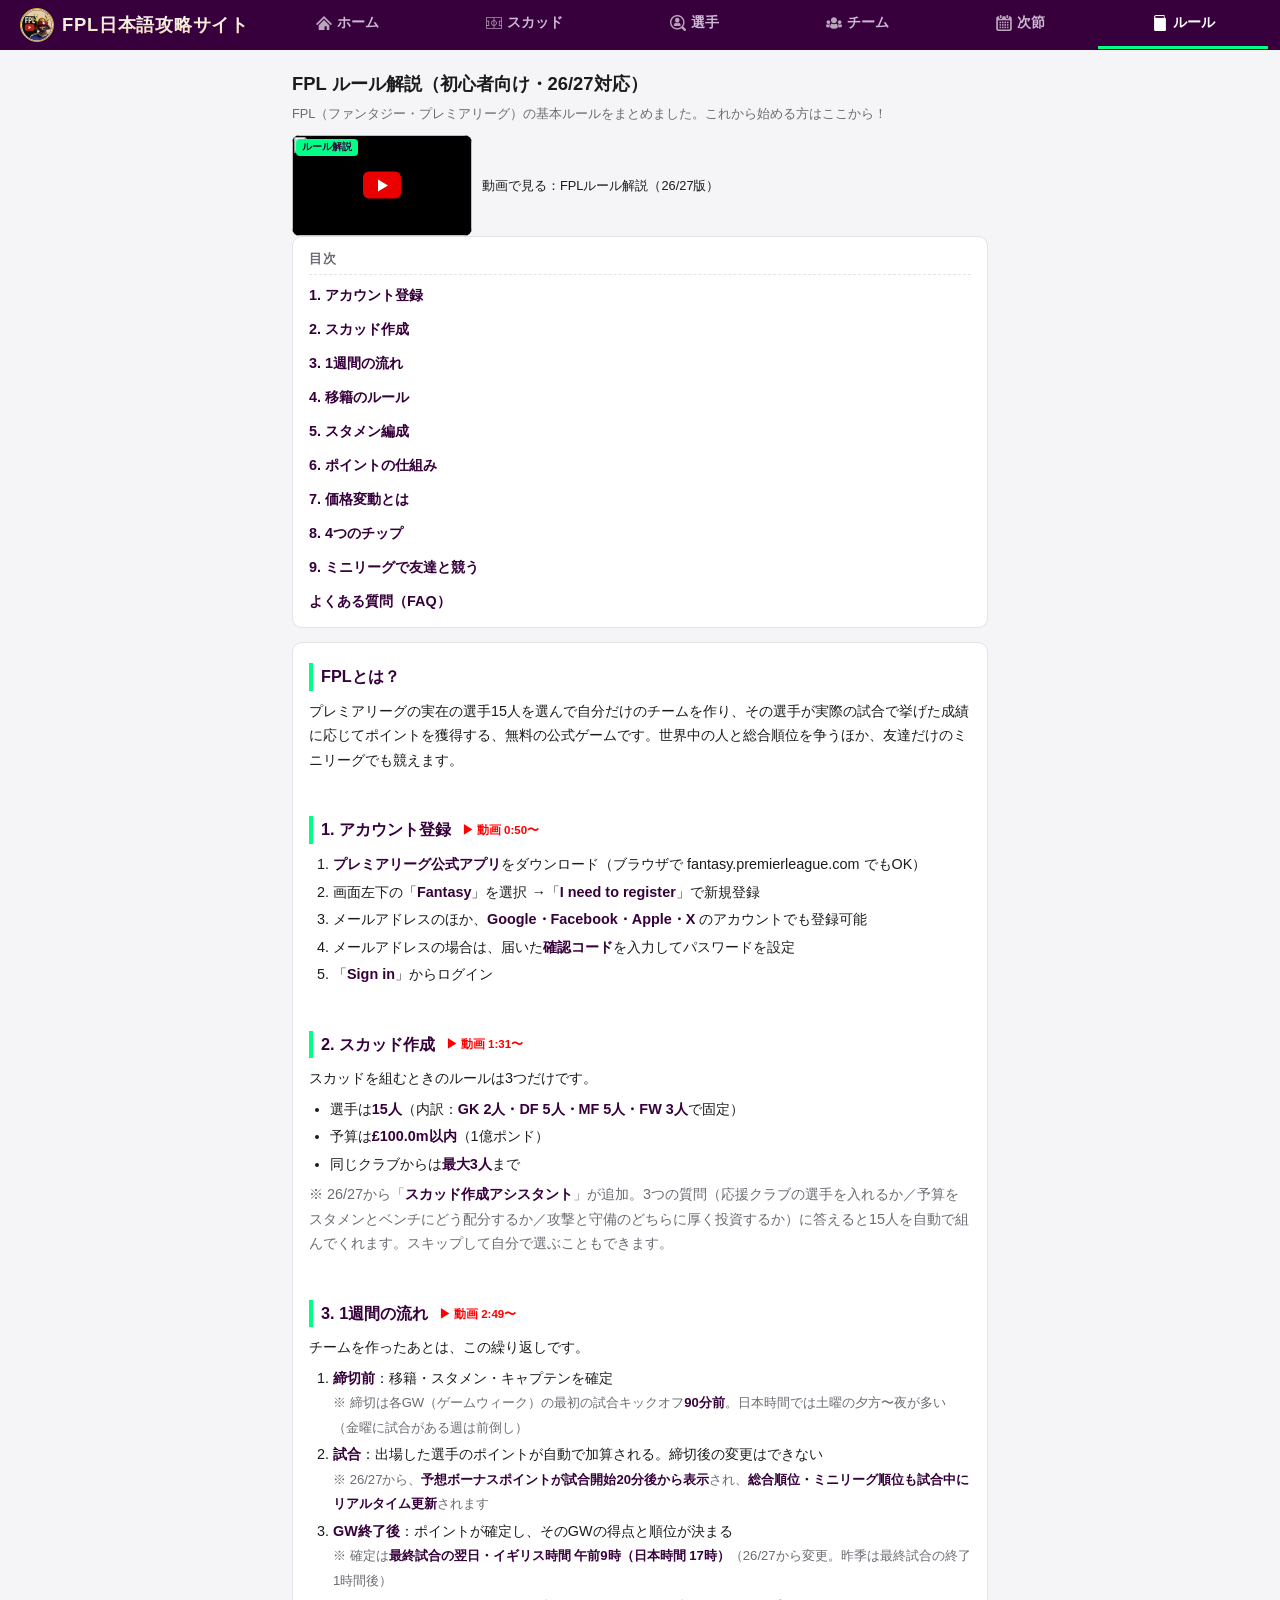
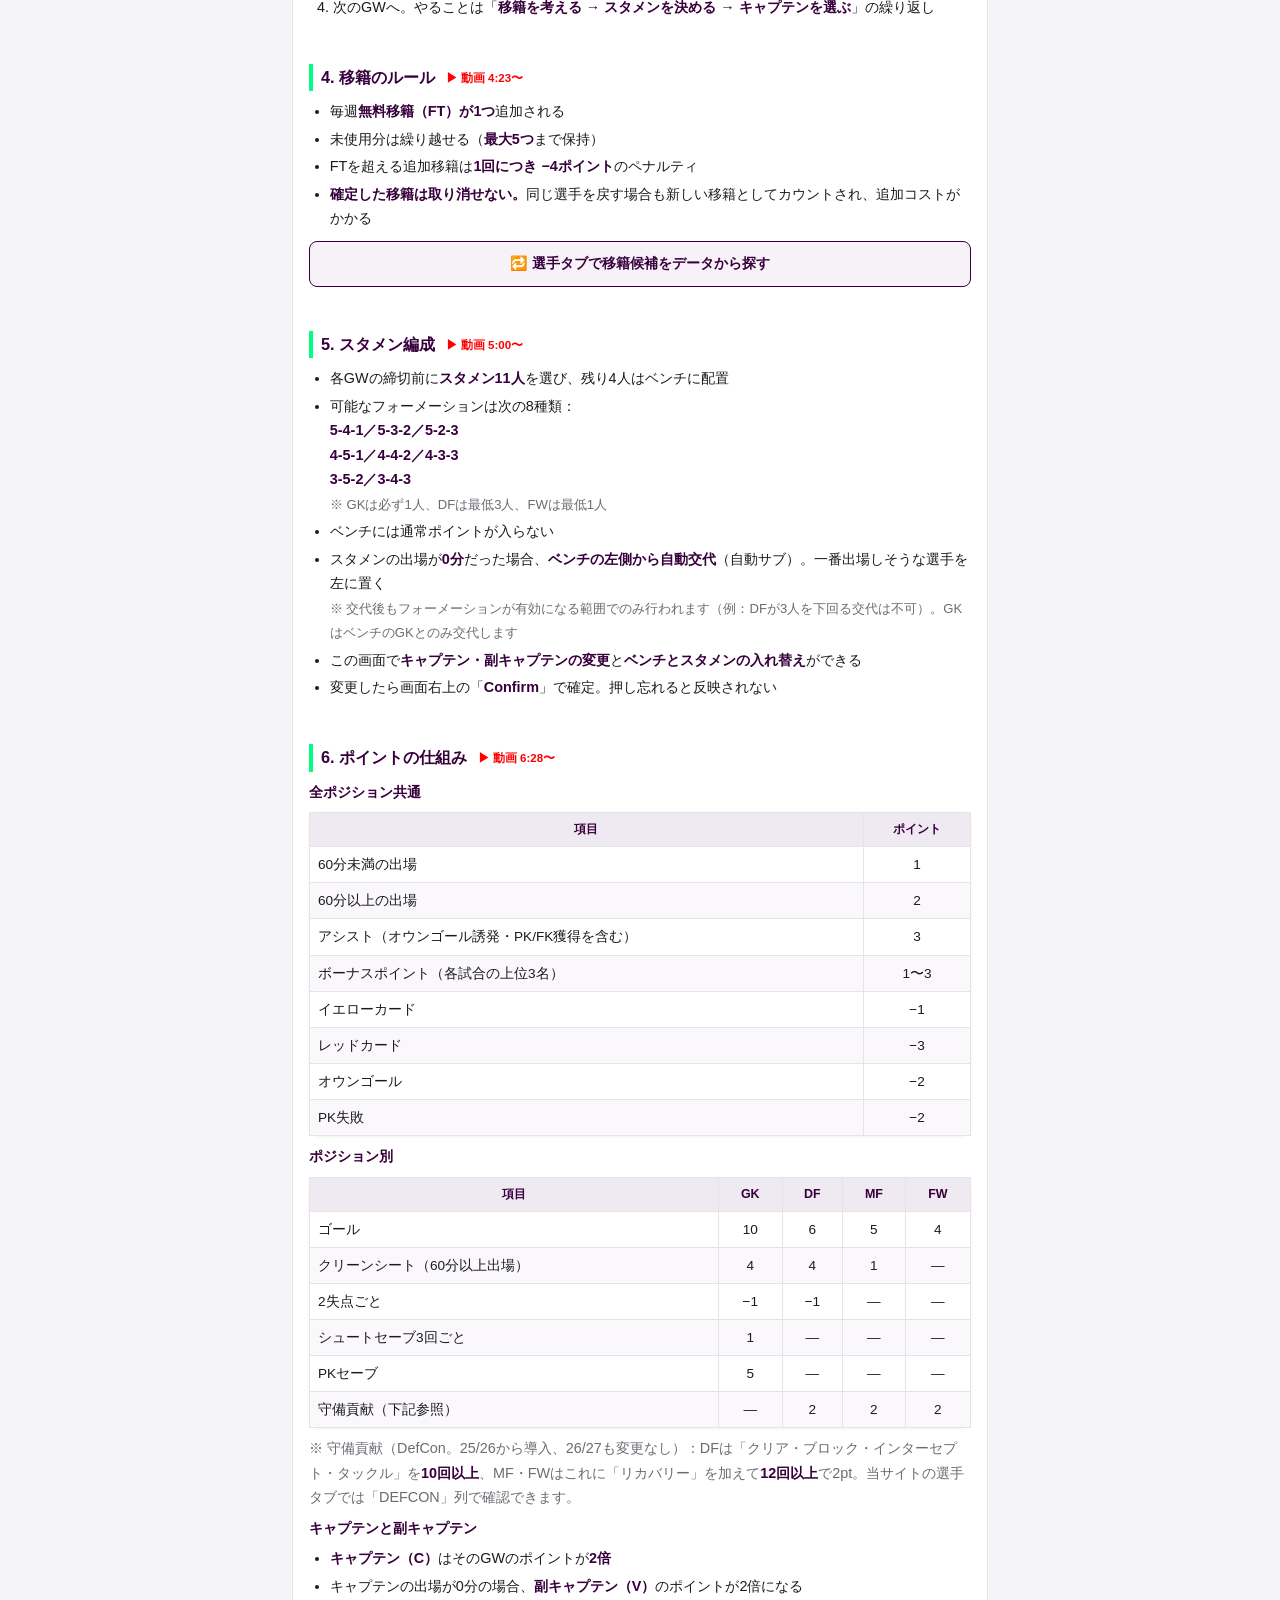
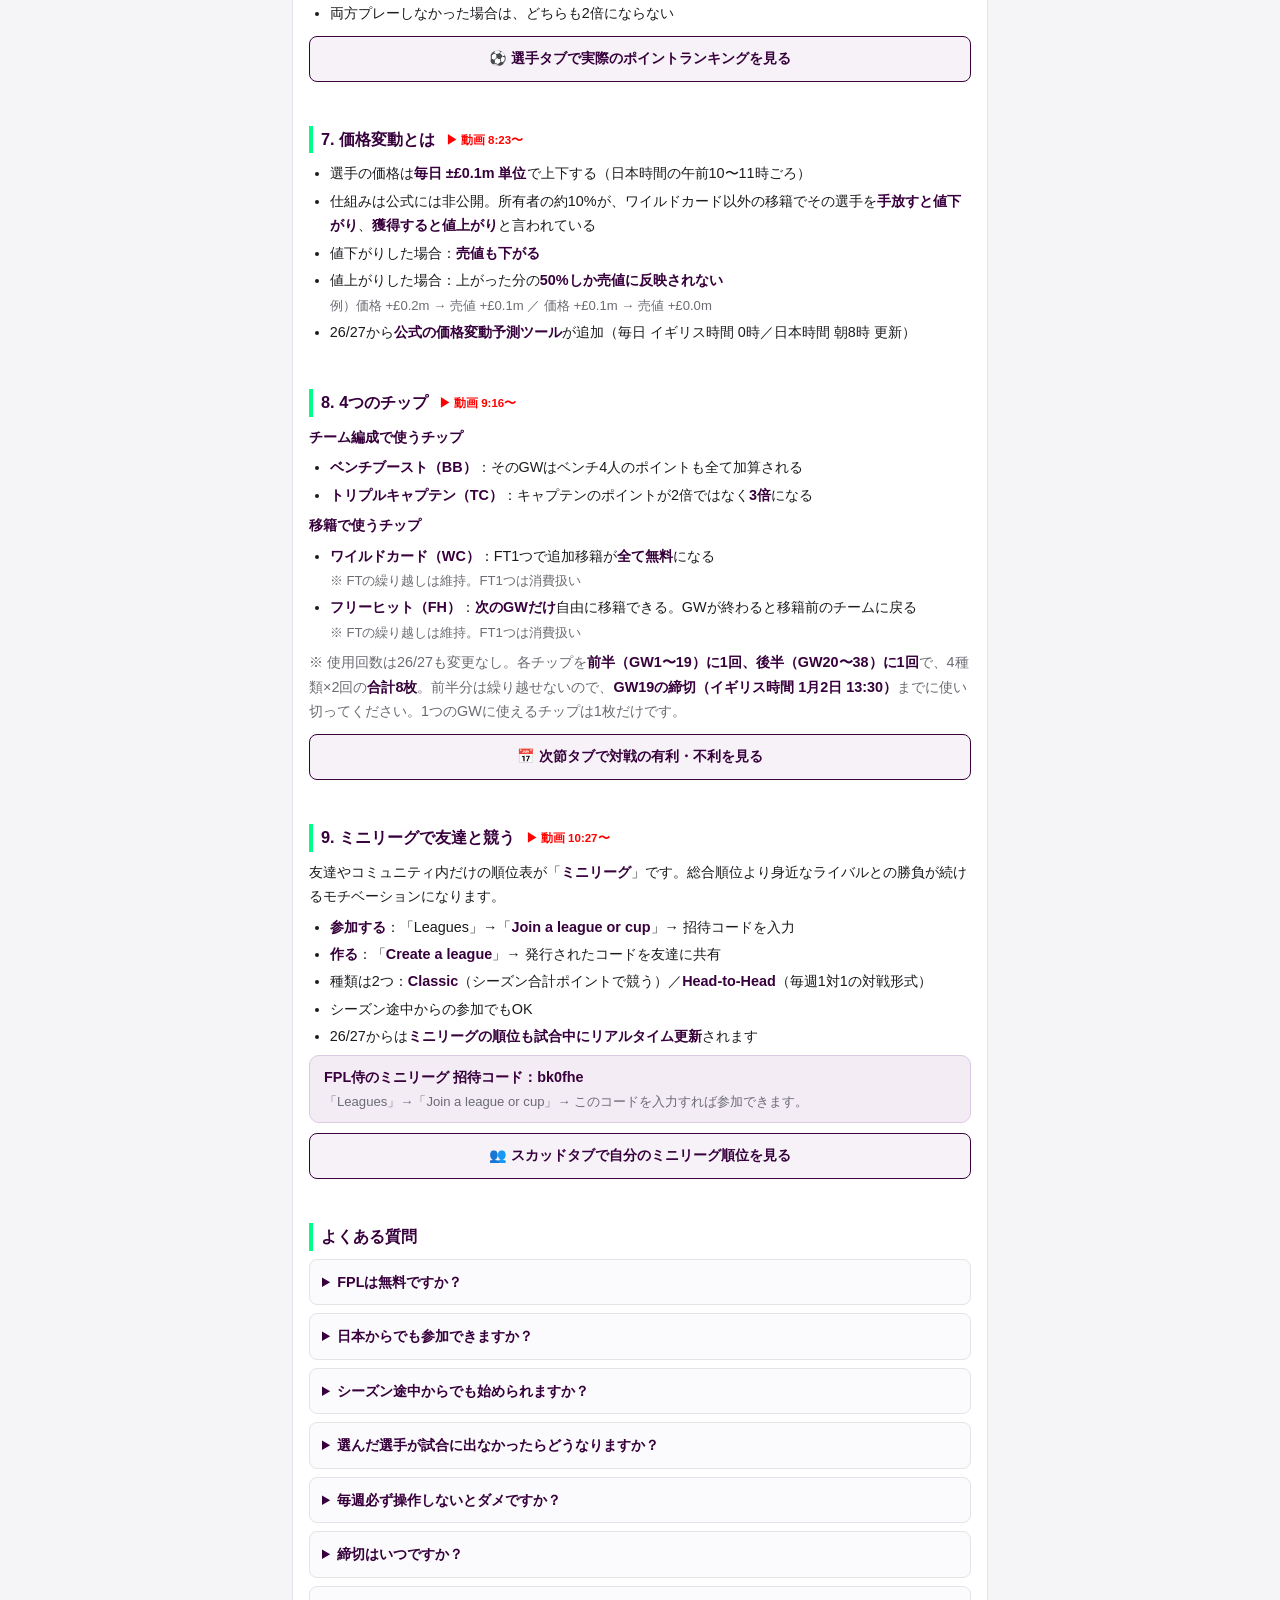
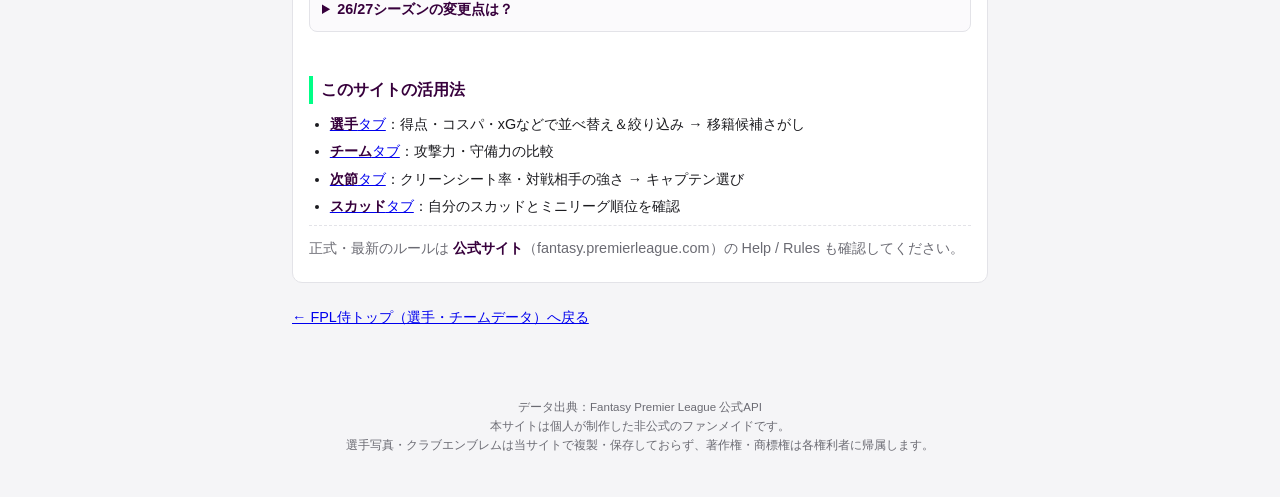
==== public/rules/index.html @ ab4fd77e "ルール解説をタブから /rules/ の独立ページに切り出した：専用のtitle/description/canonicalとFAQ・パンくず構造化データを持たせ、旧ハッシュ #rules・#rule" ====
<!DOCTYPE html>
<html lang="ja">
<head>
  <meta charset="UTF-8">
  <meta name="viewport" content="width=device-width, initial-scale=1.0">

  <!-- 基本SEO：このページ専用の文言にする（トップの使い回しにしない）。
       「FPL ルール」「FPL 初心者」で検索する人に向けた独立ページ。 -->
  <title>FPLのルール解説【26/27対応・初心者向け】 | FPL侍</title>
  <meta name="description" content="FPL（ファンタジー・プレミアリーグ）の基本ルールを日本語で解説。アカウント登録、スカッド作成、移籍、ポイント計算、価格変動、4つのチップ、ミニリーグまで9項目＋よくある質問。26/27シーズンの変更点にも対応した初心者向けガイドです。">
  <meta name="theme-color" content="#37003c">
  <link rel="canonical" href="https://fplsamurai.com/rules/">
  <link rel="icon" href="../favicon.png" type="image/png">
  <link rel="apple-touch-icon" href="../logo.png">

  <link rel="preconnect" href="https://i.ytimg.com">

  <!-- OGP -->
  <meta property="og:type" content="article">
  <meta property="og:site_name" content="FPL侍">
  <meta property="og:title" content="FPLのルール解説【26/27対応・初心者向け】">
  <meta property="og:description" content="FPLの基本ルールを日本語で解説。スカッド作成・移籍・ポイント・チップ・ミニリーグまで、初心者が最初に知りたいことをまとめました。">
  <meta property="og:url" content="https://fplsamurai.com/rules/">
  <meta property="og:image" content="https://fplsamurai.com/logo.png">
  <meta property="og:locale" content="ja_JP">

  <meta name="twitter:card" content="summary">
  <meta name="twitter:site" content="@FPLsamuraiJapan">
  <meta name="twitter:title" content="FPLのルール解説【26/27対応・初心者向け】">
  <meta name="twitter:description" content="FPLの基本ルールを日本語で解説。スカッド作成・移籍・ポイント・チップ・ミニリーグまで、初心者が最初に知りたいことをまとめました。">
  <meta name="twitter:image" content="https://fplsamurai.com/logo.png">

  <!-- 構造化データ：ルール解説のFAQ（Google検索のリッチリザルト用。下のFAQ（details要素）と内容を一致させること） -->
  <script type="application/ld+json">
  {
    "@context": "https://schema.org",
    "@type": "FAQPage",
    "mainEntity": [
      {"@type": "Question", "name": "FPL（ファンタジープレミアリーグ）は無料ですか？", "acceptedAnswer": {"@type": "Answer", "text": "完全無料です。プレミアリーグ公式のゲームで、課金要素はありません。"}},
      {"@type": "Question", "name": "FPLは日本からでも参加できますか？", "acceptedAnswer": {"@type": "Answer", "text": "参加できます。公式アプリ・サイトは英語ですが操作はシンプルで、選手データや攻略情報は日本語サイト「FPL侍」で確認できます。"}},
      {"@type": "Question", "name": "シーズン途中からでも始められますか？", "acceptedAnswer": {"@type": "Answer", "text": "いつでも始められます。参加したゲームウィークからポイントが計上され、ミニリーグでは途中参加でも十分楽しめます。"}},
      {"@type": "Question", "name": "選んだ選手が試合に出なかったらどうなりますか？", "acceptedAnswer": {"@type": "Answer", "text": "出場0分の選手は0ポイントですが、スタメンの場合はベンチの選手が自動で代わりに入ります。キャプテンが出場しなかった場合は副キャプテンのポイントが2倍になります。"}},
      {"@type": "Question", "name": "毎週必ず操作しないとダメですか？", "acceptedAnswer": {"@type": "Answer", "text": "操作しなくても前の週のチームがそのまま継続されます。無料移籍は最大5回まで繰り越せるので、忙しい週は放置でも大丈夫です。"}},
      {"@type": "Question", "name": "FPLの締切はいつですか？", "acceptedAnswer": {"@type": "Answer", "text": "各ゲームウィークの最初の試合キックオフの90分前です。日本時間では土曜の夕方〜夜になることが多いです。"}},
      {"@type": "Question", "name": "FPL 26/27シーズンの変更点は？", "acceptedAnswer": {"@type": "Answer", "text": "初心者向けのスカッド作成アシスタントが追加され、予想ボーナスポイントが試合開始20分後から表示、総合順位・ミニリーグ順位が試合中もリアルタイム更新されるようになりました。ゲームウィークのポイント確定は最終試合の翌日・日本時間17時に変更、公式の価格変動予測ツールも追加されています。守備貢献（DefCon）とチップの使用回数、予算1億ポンドは変更ありません。"}}
    ]
  }
  </script>

  <!-- 構造化データ：パンくず（検索結果に「FPL侍 > ルール解説」と出す用） -->
  <script type="application/ld+json">
  {
    "@context": "https://schema.org",
    "@type": "BreadcrumbList",
    "itemListElement": [
      {"@type": "ListItem", "position": 1, "name": "FPL侍", "item": "https://fplsamurai.com/"},
      {"@type": "ListItem", "position": 2, "name": "FPL ルール解説"}
    ]
  }
  </script>

  <link rel="stylesheet" href="../style.css">
</head>
<body>

  <!-- トップバー：構成はトップページと同じ。ここは静的ページなので
       タブはボタンではなくリンク（app.js を読み込まない） -->
  <header class="topbar">
    <a class="brand" href="../" aria-label="ホームへ">
      <picture><source srcset="../logo.webp" type="image/webp"><img class="brand-logo" src="../logo.png" alt="FPL侍" onerror="this.style.display='none'"></picture>
      <span class="brand-title">FPL日本語攻略サイト</span>
    </a>
    <nav class="tabs">
      <a class="tab" href="../#home"><img class="tab-ic" src="../icons/home.png" alt="">ホーム</a>
      <a class="tab" href="../#myteam"><img class="tab-ic" src="../icons/myteam.png" alt="">スカッド</a>
      <a class="tab" href="../#players"><img class="tab-ic" src="../icons/player.png" alt="">選手</a>
      <a class="tab" href="../#teams"><img class="tab-ic" src="../icons/team.png" alt="">チーム</a>
      <a class="tab" href="../#next"><img class="tab-ic" src="../icons/next.png" alt="">次節</a>
      <a class="tab is-active" href="./" aria-current="page"><img class="tab-ic" src="../icons/rule.png" alt="">ルール</a>
    </nav>
  </header>

  <main>
    <section class="panel is-active">
      <h1 class="rules-title">FPL ルール解説（初心者向け・26/27対応）</h1>
      <p class="note">FPL（ファンタジー・プレミアリーグ）の基本ルールをまとめました。これから始める方はここから！</p>
      <!-- ルール解説動画へのリンク（冒頭） -->
      <a class="yt-card-h" href="https://youtu.be/g9Mkt1CIMZc" target="_blank" rel="noopener">
        <span class="yt-thumb-h">
          <img src="https://i.ytimg.com/vi/g9Mkt1CIMZc/mqdefault.jpg" alt="" loading="lazy">
          <span class="yt-tag">ルール解説</span>
          <span class="yt-play"></span>
        </span>
        <span class="yt-title-h">動画で見る：FPLルール解説（26/27版）</span>
      </a>

      <!-- 目次（タップで各項目へジャンプ。動画のチャプターと同じ並び） -->
      <nav class="rules-toc" aria-label="ルール解説の目次">
        <p class="toc-title">目次</p>
        <ul>
          <li><a href="#rule-register">1. アカウント登録</a></li>
          <li><a href="#rule-squad">2. スカッド作成</a></li>
          <li><a href="#rule-week">3. 1週間の流れ</a></li>
          <li><a href="#rule-transfer">4. 移籍のルール</a></li>
          <li><a href="#rule-pickteam">5. スタメン編成</a></li>
          <li><a href="#rule-points">6. ポイントの仕組み</a></li>
          <li><a href="#rule-price">7. 価格変動とは</a></li>
          <li><a href="#rule-chips">8. 4つのチップ</a></li>
          <li><a href="#rule-league">9. ミニリーグで友達と競う</a></li>
          <li><a href="#rule-faq">よくある質問（FAQ）</a></li>
        </ul>
      </nav>

      <div class="rules-doc">
        <h3 id="rule-about">FPLとは？</h3>
        <p>プレミアリーグの実在の選手15人を選んで自分だけのチームを作り、その選手が実際の試合で挙げた成績に応じてポイントを獲得する、無料の公式ゲームです。世界中の人と総合順位を争うほか、友達だけのミニリーグでも競えます。</p>

        <h3 id="rule-register">1. アカウント登録 <a class="rules-time" href="https://youtu.be/g9Mkt1CIMZc?t=50" target="_blank" rel="noopener">▶ 動画 0:50〜</a></h3>
        <ol>
          <li><b>プレミアリーグ公式アプリ</b>をダウンロード（ブラウザで fantasy.premierleague.com でもOK）</li>
          <li>画面左下の「<b>Fantasy</b>」を選択 →「<b>I need to register</b>」で新規登録</li>
          <li>メールアドレスのほか、<b>Google・Facebook・Apple・X</b> のアカウントでも登録可能</li>
          <li>メールアドレスの場合は、届いた<b>確認コード</b>を入力してパスワードを設定</li>
          <li>「<b>Sign in</b>」からログイン</li>
        </ol>

        <h3 id="rule-squad">2. スカッド作成 <a class="rules-time" href="https://youtu.be/g9Mkt1CIMZc?t=91" target="_blank" rel="noopener">▶ 動画 1:31〜</a></h3>
        <p>スカッドを組むときのルールは3つだけです。</p>
        <ul>
          <li>選手は<b>15人</b>（内訳：<b>GK 2人・DF 5人・MF 5人・FW 3人</b>で固定）</li>
          <li>予算は<b>£100.0m以内</b>（1億ポンド）</li>
          <li>同じクラブからは<b>最大3人</b>まで</li>
        </ul>
        <p class="rules-sub">※ 26/27から「<b>スカッド作成アシスタント</b>」が追加。3つの質問（応援クラブの選手を入れるか／予算をスタメンとベンチにどう配分するか／攻撃と守備のどちらに厚く投資するか）に答えると15人を自動で組んでくれます。スキップして自分で選ぶこともできます。</p>

        <h3 id="rule-week">3. 1週間の流れ <a class="rules-time" href="https://youtu.be/g9Mkt1CIMZc?t=169" target="_blank" rel="noopener">▶ 動画 2:49〜</a></h3>
        <p>チームを作ったあとは、この繰り返しです。</p>
        <ol>
          <li><b>締切前</b>：移籍・スタメン・キャプテンを確定<br>
            <span class="rules-sub">※ 締切は各GW（ゲームウィーク）の最初の試合キックオフ<b>90分前</b>。日本時間では土曜の夕方〜夜が多い（金曜に試合がある週は前倒し）</span></li>
          <li><b>試合</b>：出場した選手のポイントが自動で加算される。締切後の変更はできない<br>
            <span class="rules-sub">※ 26/27から、<b>予想ボーナスポイントが試合開始20分後から表示</b>され、<b>総合順位・ミニリーグ順位も試合中にリアルタイム更新</b>されます</span></li>
          <li><b>GW終了後</b>：ポイントが確定し、そのGWの得点と順位が決まる<br>
            <span class="rules-sub">※ 確定は<b>最終試合の翌日・イギリス時間 午前9時（日本時間 17時）</b>（26/27から変更。昨季は最終試合の終了1時間後）</span></li>
          <li>次のGWへ。やることは「<b>移籍を考える → スタメンを決める → キャプテンを選ぶ</b>」の繰り返し</li>
        </ol>

        <h3 id="rule-transfer">4. 移籍のルール <a class="rules-time" href="https://youtu.be/g9Mkt1CIMZc?t=263" target="_blank" rel="noopener">▶ 動画 4:23〜</a></h3>
        <ul>
          <li>毎週<b>無料移籍（FT）が1つ</b>追加される</li>
          <li>未使用分は繰り越せる（<b>最大5つ</b>まで保持）</li>
          <li>FTを超える追加移籍は<b>1回につき −4ポイント</b>のペナルティ</li>
          <li><b>確定した移籍は取り消せない。</b>同じ選手を戻す場合も新しい移籍としてカウントされ、追加コストがかかる</li>
        </ul>
        <button class="nav-card rules-cta" data-go="players">🔁 選手タブで移籍候補をデータから探す</button>

        <h3 id="rule-pickteam">5. スタメン編成 <a class="rules-time" href="https://youtu.be/g9Mkt1CIMZc?t=300" target="_blank" rel="noopener">▶ 動画 5:00〜</a></h3>
        <ul>
          <li>各GWの締切前に<b>スタメン11人</b>を選び、残り4人はベンチに配置</li>
          <li>可能なフォーメーションは次の8種類：<br>
            <b>5-4-1／5-3-2／5-2-3<br>4-5-1／4-4-2／4-3-3<br>3-5-2／3-4-3</b><br>
            <span class="rules-sub">※ GKは必ず1人、DFは最低3人、FWは最低1人</span></li>
          <li>ベンチには通常ポイントが入らない</li>
          <li>スタメンの出場が<b>0分</b>だった場合、<b>ベンチの左側から自動交代</b>（自動サブ）。一番出場しそうな選手を左に置く<br>
            <span class="rules-sub">※ 交代後もフォーメーションが有効になる範囲でのみ行われます（例：DFが3人を下回る交代は不可）。GKはベンチのGKとのみ交代します</span></li>
          <li>この画面で<b>キャプテン・副キャプテンの変更</b>と<b>ベンチとスタメンの入れ替え</b>ができる</li>
          <li>変更したら画面右上の「<b>Confirm</b>」で確定。押し忘れると反映されない</li>
        </ul>

        <h3 id="rule-points">6. ポイントの仕組み <a class="rules-time" href="https://youtu.be/g9Mkt1CIMZc?t=388" target="_blank" rel="noopener">▶ 動画 6:28〜</a></h3>

        <p><b>全ポジション共通</b></p>
        <table class="rules-table">
          <thead><tr><th>項目</th><th>ポイント</th></tr></thead>
          <tbody>
            <tr><td>60分未満の出場</td><td>1</td></tr>
            <tr><td>60分以上の出場</td><td>2</td></tr>
            <tr><td>アシスト（オウンゴール誘発・PK/FK獲得を含む）</td><td>3</td></tr>
            <tr><td>ボーナスポイント（各試合の上位3名）</td><td>1〜3</td></tr>
            <tr><td>イエローカード</td><td>−1</td></tr>
            <tr><td>レッドカード</td><td>−3</td></tr>
            <tr><td>オウンゴール</td><td>−2</td></tr>
            <tr><td>PK失敗</td><td>−2</td></tr>
          </tbody>
        </table>

        <p><b>ポジション別</b></p>
        <table class="rules-table">
          <thead><tr><th>項目</th><th>GK</th><th>DF</th><th>MF</th><th>FW</th></tr></thead>
          <tbody>
            <tr><td>ゴール</td><td>10</td><td>6</td><td>5</td><td>4</td></tr>
            <tr><td>クリーンシート（60分以上出場）</td><td>4</td><td>4</td><td>1</td><td>—</td></tr>
            <tr><td>2失点ごと</td><td>−1</td><td>−1</td><td>—</td><td>—</td></tr>
            <tr><td>シュートセーブ3回ごと</td><td>1</td><td>—</td><td>—</td><td>—</td></tr>
            <tr><td>PKセーブ</td><td>5</td><td>—</td><td>—</td><td>—</td></tr>
            <tr><td>守備貢献（下記参照）</td><td>—</td><td>2</td><td>2</td><td>2</td></tr>
          </tbody>
        </table>
        <p class="rules-sub">※ 守備貢献（DefCon。25/26から導入、26/27も変更なし）：DFは「クリア・ブロック・インターセプト・タックル」を<b>10回以上</b>、MF・FWはこれに「リカバリー」を加えて<b>12回以上</b>で2pt。当サイトの選手タブでは「DEFCON」列で確認できます。</p>

        <p><b>キャプテンと副キャプテン</b></p>
        <ul>
          <li><b>キャプテン（C）</b>はそのGWのポイントが<b>2倍</b></li>
          <li>キャプテンの出場が0分の場合、<b>副キャプテン（V）</b>のポイントが2倍になる</li>
          <li>両方プレーしなかった場合は、どちらも2倍にならない</li>
        </ul>
        <button class="nav-card rules-cta" data-go="players">⚽ 選手タブで実際のポイントランキングを見る</button>

        <h3 id="rule-price">7. 価格変動とは <a class="rules-time" href="https://youtu.be/g9Mkt1CIMZc?t=503" target="_blank" rel="noopener">▶ 動画 8:23〜</a></h3>
        <ul>
          <li>選手の価格は<b>毎日 ±£0.1m 単位</b>で上下する（日本時間の午前10〜11時ごろ）</li>
          <li>仕組みは公式には非公開。所有者の約10%が、ワイルドカード以外の移籍でその選手を<b>手放すと値下がり</b>、<b>獲得すると値上がり</b>と言われている</li>
          <li>値下がりした場合：<b>売値も下がる</b></li>
          <li>値上がりした場合：上がった分の<b>50%しか売値に反映されない</b><br>
            <span class="rules-sub">例）価格 +£0.2m → 売値 +£0.1m ／ 価格 +£0.1m → 売値 +£0.0m</span></li>
          <li>26/27から<b>公式の価格変動予測ツール</b>が追加（毎日 イギリス時間 0時／日本時間 朝8時 更新）</li>
        </ul>

        <h3 id="rule-chips">8. 4つのチップ <a class="rules-time" href="https://youtu.be/g9Mkt1CIMZc?t=556" target="_blank" rel="noopener">▶ 動画 9:16〜</a></h3>
        <p><b>チーム編成で使うチップ</b></p>
        <ul>
          <li><b>ベンチブースト（BB）</b>：そのGWはベンチ4人のポイントも全て加算される</li>
          <li><b>トリプルキャプテン（TC）</b>：キャプテンのポイントが2倍ではなく<b>3倍</b>になる</li>
        </ul>
        <p><b>移籍で使うチップ</b></p>
        <ul>
          <li><b>ワイルドカード（WC）</b>：FT1つで追加移籍が<b>全て無料</b>になる<br>
            <span class="rules-sub">※ FTの繰り越しは維持。FT1つは消費扱い</span></li>
          <li><b>フリーヒット（FH）</b>：<b>次のGWだけ</b>自由に移籍できる。GWが終わると移籍前のチームに戻る<br>
            <span class="rules-sub">※ FTの繰り越しは維持。FT1つは消費扱い</span></li>
        </ul>
        <p class="rules-sub">※ 使用回数は26/27も変更なし。各チップを<b>前半（GW1〜19）に1回、後半（GW20〜38）に1回</b>で、4種類×2回の<b>合計8枚</b>。前半分は繰り越せないので、<b>GW19の締切（イギリス時間 1月2日 13:30）</b>までに使い切ってください。1つのGWに使えるチップは1枚だけです。</p>
        <button class="nav-card rules-cta" data-go="next">📅 次節タブで対戦の有利・不利を見る</button>

        <h3 id="rule-league">9. ミニリーグで友達と競う <a class="rules-time" href="https://youtu.be/g9Mkt1CIMZc?t=627" target="_blank" rel="noopener">▶ 動画 10:27〜</a></h3>
        <p>友達やコミュニティ内だけの順位表が「<b>ミニリーグ</b>」です。総合順位より身近なライバルとの勝負が続けるモチベーションになります。</p>
        <ul>
          <li><b>参加する</b>：「Leagues」→「<b>Join a league or cup</b>」→ 招待コードを入力</li>
          <li><b>作る</b>：「<b>Create a league</b>」→ 発行されたコードを友達に共有</li>
          <li>種類は2つ：<b>Classic</b>（シーズン合計ポイントで競う）／<b>Head-to-Head</b>（毎週1対1の対戦形式）</li>
          <li>シーズン途中からの参加でもOK</li>
          <li>26/27からは<b>ミニリーグの順位も試合中にリアルタイム更新</b>されます</li>
        </ul>
        <p class="rules-code">FPL侍のミニリーグ 招待コード：<b>bk0fhe</b><br><span class="rules-sub">「Leagues」→「Join a league or cup」→ このコードを入力すれば参加できます。</span></p>
        <button class="nav-card rules-cta" data-go="myteam">👥 スカッドタブで自分のミニリーグ順位を見る</button>

        <h3 id="rule-faq">よくある質問</h3>
        <details class="faq-item">
          <summary>FPLは無料ですか？</summary>
          <p>完全無料です。プレミアリーグ公式のゲームで、課金要素はありません。</p>
        </details>
        <details class="faq-item">
          <summary>日本からでも参加できますか？</summary>
          <p>参加できます。公式アプリ・サイトは英語ですが操作はシンプルです。選手データや攻略情報は当サイトで日本語で確認できます。</p>
        </details>
        <details class="faq-item">
          <summary>シーズン途中からでも始められますか？</summary>
          <p>いつでも始められます。参加したGWからポイントが計上されます。総合順位では不利ですが、ミニリーグなら途中参加でも十分楽しめます。</p>
        </details>
        <details class="faq-item">
          <summary>選んだ選手が試合に出なかったらどうなりますか？</summary>
          <p>出場0分の選手は0ポイントですが、スタメンの場合はベンチの選手が自動で代わりに入ります（→ 4. スタメン編成）。キャプテンが出なかった場合は副キャプテンが2倍になります。</p>
        </details>
        <details class="faq-item">
          <summary>毎週必ず操作しないとダメですか？</summary>
          <p>操作しなくても前の週のチームがそのまま継続されます。無料移籍は最大5回まで繰り越せる（→ 7. 移籍）ので、忙しい週は放置でも大丈夫です。</p>
        </details>
        <details class="faq-item">
          <summary>締切はいつですか？</summary>
          <p>各GWの最初の試合キックオフの<b>90分前</b>です。日本時間では土曜の夕方〜夜になることが多いです（金曜開催の週は前倒し）。</p>
        </details>
        <details class="faq-item">
          <summary>26/27シーズンの変更点は？</summary>
          <p>初心者向けの<b>スカッド作成アシスタント</b>が追加され、<b>予想ボーナスポイントが試合開始20分後から表示</b>、<b>総合順位・ミニリーグ順位が試合中もリアルタイム更新</b>されるようになりました。GWのポイント確定は<b>最終試合の翌日・日本時間17時</b>に変更、<b>公式の価格変動予測ツール</b>も追加されています。守備貢献（DefCon）とチップの使用回数、予算£100.0mは変更ありません。</p>
        </details>

        <h3>このサイトの活用法</h3>
        <ul>
          <li><a href="../#players"><b>選手</b>タブ</a>：得点・コスパ・xGなどで並べ替え＆絞り込み → 移籍候補さがし</li>
          <li><a href="../#teams"><b>チーム</b>タブ</a>：攻撃力・守備力の比較</li>
          <li><a href="../#next"><b>次節</b>タブ</a>：クリーンシート率・対戦相手の強さ → キャプテン選び</li>
          <li><a href="../#myteam"><b>スカッド</b>タブ</a>：自分のスカッドとミニリーグ順位を確認</li>
        </ul>

        <p class="rules-foot">正式・最新のルールは <b>公式サイト</b>（fantasy.premierleague.com）の Help / Rules も確認してください。</p>
      </div>

      <p class="rules-back"><a href="../">← FPL侍トップ（選手・チームデータ）へ戻る</a></p>
    </section>
  </main>

  <footer class="site-footer">
    <p>データ出典：Fantasy Premier League 公式API</p>
    <p>本サイトは個人が制作した非公式のファンメイドです。</p>
    <p>選手写真・クラブエンブレムは当サイトで複製・保存しておらず、著作権・商標権は各権利者に帰属します。</p>
  </footer>

</body>
</html>
---- public/style.css ----
/* ===========================================================
   FPL侍 データサイト スタイル
   スマホ最優先（縦画面で表が見やすいこと）でデザインしています
   =========================================================== */

* {
  box-sizing: border-box;
}

:root {
  --pl-purple: #37003c;
  --pl-green: #00ff87;
  --pl-cyan: #04f5ff;
  --bg: #f5f5f7;
  --card: #ffffff;
  --text: #1b1b1f;
  --muted: #6b6b73;
  --border: #e3e3e8;
  --easy: #1aa260;
  --normal: #c8860a;
  --hard: #d23c3c;
  --topbar-h: 50px;   /* トップバーの高さ（JSで実測して上書き）。見出し固定の基準 */
}

body {
  margin: 0;
  font-family: -apple-system, BlinkMacSystemFont, "Hiragino Sans",
    "Hiragino Kaku Gothic ProN", "Yu Gothic", Meiryo, sans-serif;
  background: var(--bg);
  color: var(--text);
  line-height: 1.5;
  -webkit-text-size-adjust: 100%;
}

/* ---------- 共通の色（ゴールド） ---------- */
:root { --gold: #d4af37; --gold-soft: #e9d9b0; }
.updated {
  margin: 10px 0 0;
  font-size: 0.76rem;
  color: #cbb8d2;
}

/* SNSリンク（ヘッダー） */
.sns-links {
  display: flex;
  justify-content: center;
  gap: 14px;
  margin-top: 10px;
}
/* 白文字＋白14%の背景は、濃いヘッダー用の配色。明るい本文背景(#f5f5f7)の上では
   実質「白地に白」(1.08:1)で見えなかったため、ブランドの紫に変更した(13.3:1)。
   44pxはタップ目標の推奨サイズ。 */
.sns-links .sns {
  display: inline-flex;
  align-items: center;
  justify-content: center;
  width: 44px;
  height: 44px;
  border-radius: 50%;
  color: var(--pl-purple);
  background: rgba(55, 0, 60, 0.08);
  transition: background 0.15s, color 0.15s, transform 0.1s;
}
.sns-links .sns:active { transform: scale(0.92); }
/* ホバーで地色が濃くなるので、文字色も白へ返す（紫のままだと読めなくなる） */
.sns-links .sns.x:hover { background: #000; color: #fff; }
.sns-links .sns.yt:hover { background: #ff0000; color: #fff; }

/* ルール解説ページ */
.rules-doc {
  background: var(--card);
  border: 1px solid var(--border);
  border-radius: 10px;
  padding: 4px 16px 16px;
  line-height: 1.7;
}
.rules-doc h3 {
  font-size: 1.02rem;
  color: var(--pl-purple);
  border-left: 4px solid var(--pl-green);
  padding-left: 8px;
  margin: 44px 0 8px;   /* セクション間は約1行分の余白を追加 */
}
.rules-doc h3:first-child { margin-top: 16px; }  /* 先頭（FPLとは？）は詰める */
.rules-doc p { margin: 6px 0; font-size: 0.9rem; }
.rules-doc ul { margin: 6px 0; padding-left: 1.3em; }
.rules-doc ol { margin: 6px 0; padding-left: 1.5em; }
.rules-doc li { font-size: 0.9rem; margin: 3px 0; }
/* ミニリーグの招待コード */
.rules-code {
  background: #f3ecf5;
  border: 1px solid #ddc9e2;
  border-radius: 10px;
  padding: 10px 14px;
  margin: 10px 0 4px;
  font-size: 0.95rem;
  font-weight: 700;
  color: var(--pl-purple);
  line-height: 1.6;
}
.rules-code .rules-sub { display: block; font-weight: 500; margin-top: 2px; }

/* 目次（ルール解説の冒頭。タップで各セクションへ） */
.rules-toc {
  background: var(--card);
  border: 1px solid var(--border);
  border-radius: 10px;
  padding: 12px 16px 14px;
  margin: 0 0 14px;
}
.rules-toc .toc-title {
  margin: 0 0 8px;
  font-size: 0.8rem;
  font-weight: 700;
  color: var(--muted);
  letter-spacing: 0.06em;
  border-bottom: 1px dashed var(--border);
  padding-bottom: 6px;
}
.rules-toc ul {
  list-style: none;
  margin: 0;
  padding: 0;
}
.rules-toc li {
  margin: 10px 0;   /* 項目ごとの余白 */
}
.rules-toc li:first-child { margin-top: 4px; }
.rules-toc li:last-child { margin-bottom: 0; }
.rules-toc a {
  font-size: 0.9rem;
  font-weight: 600;
  color: var(--pl-purple);
  text-decoration: none;
}
.rules-toc a:hover { text-decoration: underline; }
/* 目次から飛んだとき、固定ヘッダーに見出しが隠れないように */
.rules-doc h3 { scroll-margin-top: 110px; }

/* セクション末の誘導ボタン（データタブへ） */
.rules-cta {
  display: block;
  width: 100%;
  margin: 10px 0 4px;
  padding: 10px 12px;
  font: inherit;
  font-size: 0.88rem;
  font-weight: 700;
  text-align: center;
  color: var(--pl-purple);
  background: #f6f2f8;
  border: 1px solid var(--pl-purple);
  border-radius: 8px;
  cursor: pointer;
}
.rules-cta:hover { background: #efe9f1; }
.rules-cta:active { opacity: 0.85; }

/* よくある質問（タップで開閉） */
.faq-item {
  border: 1px solid var(--border);
  border-radius: 8px;
  background: #fbfafc;
  margin: 8px 0;
  padding: 0 12px;
}
.faq-item summary {
  cursor: pointer;
  font-weight: 700;
  font-size: 0.9rem;
  color: var(--pl-purple);
  padding: 10px 0;
}
.faq-item p { margin: 0 0 10px; }

/* 見出し横の「▶ 動画 0:46〜」リンク（該当タイムスタンプへ） */
.rules-time {
  font-size: 0.72rem;
  font-weight: 600;
  color: #ff0000;
  text-decoration: none;
  white-space: nowrap;
  margin-left: 6px;
  vertical-align: middle;
}
.rules-time:hover { text-decoration: underline; }
.rules-doc b { color: var(--pl-purple); }
.rules-table {
  width: 100%;
  border-collapse: collapse;
  margin: 8px 0;
  font-size: 0.85rem;
}
.rules-table th, .rules-table td {
  border: 1px solid var(--border);
  padding: 6px 8px;
  text-align: center;
}
.rules-table th { background: #efe9f1; color: var(--pl-purple); }
.rules-table td:first-child { text-align: left; }
.rules-sub { font-size: 0.82rem; color: var(--muted); }
.rules-foot {
  margin-top: 18px;
  font-size: 0.82rem;
  color: var(--muted);
  border-top: 1px dashed var(--border);
  padding-top: 10px;
}

/* ---------- トップバー（タイトル＋メニュー横並び） ---------- */
.topbar {
  display: flex;
  flex-wrap: wrap;
  align-items: center;
  gap: 6px 14px;
  background: var(--pl-purple);
  position: sticky;
  top: 0;
  z-index: 10;
  padding: 0 12px;
}
.brand {
  display: flex;
  align-items: center;
  gap: 8px;
  text-decoration: none;
  cursor: pointer;
  padding: 8px 0;
  flex: 0 0 auto;
}
/* <picture> は WebP と PNG を出し分けるためだけの入れ物。レイアウト上は無かったことにして、
   中の <img> がそのまま flex の子になるようにする。box を作らせると行ボックスのぶん
   数px高くなり、--topbar-h（表の固定見出しの基準）がずれる。 */
picture { display: contents; }

.brand-logo {
  width: 34px;
  height: 34px;
  border-radius: 50%;
  border: 1.5px solid var(--gold);
  object-fit: cover;
  background: #fff;
}
.brand-title {
  color: #fff;
  font-weight: 800;
  font-size: 1.15rem;
  letter-spacing: 0.04em;
  background: linear-gradient(180deg, #fff 0%, var(--gold-soft) 100%);
  -webkit-background-clip: text;
  background-clip: text;
  -webkit-text-fill-color: transparent;
}
.tabs {
  display: flex;
  flex: 1 1 auto;
  overflow-x: auto;
}
.tab {
  flex: 1 0 auto;
  text-decoration: none;   /* ルールタブは <a>（/rules/ へのリンク）なので下線を消す */
  display: inline-flex;
  align-items: center;
  justify-content: center;
  gap: 5px;
  padding: 12px 10px;
  border: none;
  background: transparent;
  color: #cbb8d2;
  font-size: 0.85rem;
  font-weight: 600;
  cursor: pointer;
  white-space: nowrap;
  border-bottom: 3px solid transparent;
}
.tab.is-active {
  color: #fff;
  border-bottom-color: var(--pl-green);
}
/* タブのアイコン（濃いグレー素材を白く反転して表示） */
.tab-ic {
  width: 16px;
  height: 16px;
  object-fit: contain;
  filter: brightness(0) invert(1);
  opacity: 0.65;
  flex: 0 0 auto;
}
.tab.is-active .tab-ic { opacity: 1; }
/* スマホ：タイトルを1段目、メニューを2段目に */
@media (max-width: 700px) {
  .topbar {
    gap: 0;
    padding: 0;
  }
  .brand {
    flex: 1 1 100%;
    justify-content: center;
    padding: 10px 0;
  }
  .tabs {
    flex: 1 1 100%;
    border-top: 1px solid rgba(255, 255, 255, 0.12);
    overflow-x: visible;   /* 6タブを等分して収めるので横スクロール不要 */
  }
  /* 各タブを「アイコン上・文字下」の2段にして横幅を詰め、全タブを画面内に収める */
  .tab {
    flex: 1 1 0;
    min-width: 0;
    flex-direction: column;
    gap: 3px;
    padding: 6px 2px 5px;
    font-size: 0.66rem;
    letter-spacing: -0.02em;
  }
  .tab-ic {
    width: 20px;
    height: 20px;
  }
}

/* ---------- ホーム（プロフィール／リンク集） ---------- */
/* .profile はホームタブ全体（h1・説明文・目次・カード・プロフィール・YouTube）を
   包んでいる。プロフィールカードだけだった頃の名残で max-width:480px が付いていたが、
   それだとホームだけ他タブ(690px)より狭くなるので外した。 */
.profile {
  margin: 0 auto;
  text-align: center;
}
.profile-logo {
  width: 110px;
  height: 110px;
  border-radius: 50%;
  border: 3px solid var(--gold);
  object-fit: cover;
  background: #fff;
  box-shadow: 0 4px 16px rgba(0, 0, 0, 0.15);
}
.profile-name {
  font-size: 1.6rem;
  font-weight: 800;
  margin: 12px 0 4px;
  letter-spacing: 0.04em;
}
.profile-tag {
  font-size: 0.9rem;
  color: var(--pl-purple);
  font-weight: 700;
  margin: 0 0 10px;
}
.profile-bio {
  font-size: 0.86rem;
  color: var(--muted);
  line-height: 1.7;
  margin: 0 0 18px;
}
.sns-links {
  display: flex;
  justify-content: center;
  gap: 16px;
  margin: 0 0 20px;
}
.sns-links a {
  display: inline-flex;
  align-items: center;
  justify-content: center;
  width: 44px;
  height: 44px;
  border-radius: 50%;
  background: var(--pl-purple);
  color: #fff;
  transition: transform 0.15s, opacity 0.15s;
}
.sns-links a:hover {
  transform: translateY(-2px);
  opacity: 0.9;
}
.sns-links svg {
  width: 22px;
  height: 22px;
  fill: currentColor;
}
.linkcard {
  display: flex;
  align-items: center;
  gap: 12px;
  width: 100%;
  text-align: left;
  text-decoration: none;
  background: var(--card);
  border: 1px solid var(--border);
  border-radius: 12px;
  padding: 12px 14px;
  margin: 0 0 10px;
  cursor: pointer;
  font: inherit;
  color: var(--text);
  transition: transform 0.15s, box-shadow 0.15s;
}
.linkcard:hover {
  transform: translateY(-2px);
  box-shadow: 0 6px 16px rgba(0, 0, 0, 0.08);
}
.lc-ic {
  display: inline-flex;
  align-items: center;
  justify-content: center;
  width: 38px;
  height: 38px;
  border-radius: 9px;
  flex: 0 0 auto;
  color: #fff;
}
.lc-ic svg {
  width: 22px;
  height: 22px;
  fill: currentColor;
}
.lc-ic.yt {
  background: #ff0000;
}
.lc-ic.x {
  background: #000;
}
.lc-ic.data {
  background: var(--pl-purple);
}
/* 質問箱（マシュマロ）＝ピンクの角丸に白いマシュマロ */
.lc-ic.msmr {
  background: #f56a79;
}
.lc-body {
  display: flex;
  flex-direction: column;
  min-width: 0;
}
.lc-title {
  font-weight: 700;
  font-size: 0.92rem;
}
.lc-sub {
  font-size: 0.78rem;
  color: var(--muted);
}
/* ホーム先頭の見出し。ページの1行目として初見の人が最初に読む場所なので、
   区切りラベル(.profile-section)より強く出す。左揃えなのは、下のカードが
   左揃えで並ぶため（中央揃えだとカード群と軸がずれて浮く）。 */
/* 各タブの見出し(.panel h2)と同じ見え方に揃える。
   ホームの1行目だけ紫にすると、他タブの見出しと書式が食い違って浮くため。
   サイズ・色・余白すべて .panel h2（1.15rem / 既定の文字色 / 4px 0 6px）と同一。
   下線は引かない。直下の「目次」(.profile-section)が点線で区切るので、
   ここにも線を引くと紫のトップバーと合わせて横線が3本重なる。 */
/* ホームの説明文。.profile が text-align:center なので、
   h1・カードと同じ左揃えに戻す（他タブの .note は親が中央揃えでないため既定で左）。 */
#panel-home .note { text-align: left; }

.home-lead {
  text-align: left;
  font-size: 1.15rem;
  font-weight: 700;
  line-height: 1.5;
  margin: 4px 0 6px;
}
/* 運営者ブロックはデータ導線より下なので、寸法も一段落とす。
   ここを大きいままにすると h1 より目立ち、主従が逆転する
   （元は名前1.6rem・ロゴ110pxで、h1より大きかった）。 */
/* 上に「プロフィール」の区切り(.profile-section: margin 22px 0 10px)が入るので、
   ロゴ側で改めて上余白は取らない。取ると区切りとの間が開きすぎる。 */
.profile-logo { width: 46px; height: 46px; border-width: 2px; margin-top: 2px; }
.profile-name { font-size: 0.98rem; margin: 6px 0 2px; }
.profile-tag  { font-size: 0.74rem; margin-bottom: 5px; }
.profile-bio  { font-size: 0.74rem; }
.profile-section {
  text-align: left;
  font-size: 0.82rem;
  font-weight: 700;
  color: var(--muted);
  margin: 22px 0 10px;
  padding-bottom: 6px;
  border-bottom: 1px dashed var(--border);
}
.nav-card .lc-ic.data {
  font-size: 1.2rem;
  font-weight: 800;
}
/* ホームのカード内アイコン（濃いグレー素材を白く反転して紫の角丸に乗せる） */
.lc-ic-img {
  width: 22px;
  height: 22px;
  object-fit: contain;
  filter: brightness(0) invert(1);
}

/* ---------- ホームのYouTube欄 ---------- */
.yt-grid {
  display: grid;
  grid-template-columns: repeat(3, 1fr);
  gap: 8px;
  margin: 0 0 6px;
}
.yt-card {
  display: flex;
  flex-direction: column;
  text-decoration: none;
  color: var(--text);
}
.yt-thumb {
  position: relative;
  aspect-ratio: 16 / 9;
  border-radius: 8px;
  overflow: hidden;
  background: #000;
}
.yt-thumb img {
  width: 100%;
  height: 100%;
  object-fit: cover;
  display: block;
}
.yt-card:hover .yt-thumb img { opacity: 0.9; }
.yt-tag {
  position: absolute;
  top: 4px;
  left: 4px;
  background: var(--pl-green);
  color: var(--pl-purple);
  font-size: 0.62rem;
  font-weight: 800;
  padding: 1px 6px;
  border-radius: 4px;
}
.yt-play {
  position: absolute;
  top: 50%;
  left: 50%;
  transform: translate(-50%, -50%);
  width: 38px;
  height: 27px;
  background: rgba(255, 0, 0, 0.92);
  border-radius: 6px;
}
.yt-play::after {
  content: "";
  position: absolute;
  top: 50%;
  left: 50%;
  transform: translate(-40%, -50%);
  border-style: solid;
  border-width: 6px 0 6px 10px;
  border-color: transparent transparent transparent #fff;
}
.yt-title {
  font-size: 0.72rem;
  line-height: 1.3;
  margin-top: 5px;
  text-align: left;
  display: -webkit-box;
  -webkit-line-clamp: 2;
  -webkit-box-orient: vertical;
  overflow: hidden;
}

/* ---------- ホームのYouTube欄（横動画カード） ---------- */
.yt-list {
  display: flex;
  flex-direction: column;
  gap: 10px;
}
.yt-card-h {
  display: flex;
  align-items: center;
  gap: 10px;
  text-decoration: none;
  color: var(--text);
}
.yt-thumb-h {
  position: relative;
  flex: 0 0 45%;
  max-width: 180px;
  aspect-ratio: 16 / 9;
  border-radius: 8px;
  overflow: hidden;
  background: #000;
}
.yt-thumb-h img {
  width: 100%;
  height: 100%;
  object-fit: cover;
  display: block;
}
.yt-card-h:hover .yt-thumb-h img { opacity: 0.9; }
.yt-title-h {
  font-size: 0.8rem;
  line-height: 1.35;
  text-align: left;
  display: -webkit-box;
  -webkit-line-clamp: 3;
  -webkit-box-orient: vertical;
  overflow: hidden;
}

/* ---------- 本文 ---------- */
main {
  max-width: 720px;
  margin: 0 auto;
  padding: 16px 12px 40px;
}
.panel {
  display: none;
}
.panel.is-active {
  display: block;
}
.panel h2,
.panel h1.rules-title {   /* /rules/ は独立ページなので見出しが h1。見た目は h2 と同じ */
  font-size: 1.15rem;
  margin: 4px 0 6px;
}

/* /rules/ 末尾からトップへ戻る導線 */
.rules-back {
  margin: 24px 0 8px;
  font-size: 0.9rem;
}
.note {
  font-size: 0.8rem;
  color: var(--muted);
  margin: 0 0 12px;
}
/* 説明文が空のときは余白ごと消す（表を上に詰める） */
.note:empty { display: none; }

/* ---------- サブタブ（選手ランキングの中の切り替え） ---------- */
.subtabs {
  display: flex;
  gap: 8px;
  margin-bottom: 12px;
}
.subtab {
  flex: 1;
  padding: 8px 6px;
  border: 1px solid var(--border);
  background: var(--card);
  color: var(--muted);
  border-radius: 8px;
  font-size: 0.85rem;
  font-weight: 600;
  cursor: pointer;
}
.subtab.is-active {
  background: var(--pl-purple);
  color: #fff;
  border-color: var(--pl-purple);
}

/* サブタブが多いとき横スクロールできるように */
.subtabs.scrollable {
  overflow-x: auto;
  -webkit-overflow-scrolling: touch;
}
.subtabs.scrollable .subtab {
  flex: 0 0 auto;
}

/* ⚙列の表示・並び替えの下の余白を、上（サブタブとの間＝12px）と同じにする */
#col-manager { margin-bottom: 12px; }

/* 「直近」タブ内の期間切替（1/3/5/10試合）のセグメントボタン */
.recent-seg {
  display: flex;
  align-items: center;
  gap: 6px;
  margin: 0 0 10px;
  flex-wrap: wrap;
}
.recent-seg-l {
  font-size: 0.8rem;
  font-weight: 700;
  color: var(--muted);
  margin-right: 2px;
}
.recent-seg button {
  flex: 1 1 0;
  min-width: 56px;
  padding: 7px 4px;
  /* タップ前：全試合・直近などのサブタブと同じ（白背景＋グレー文字） */
  border: 1px solid var(--border);
  background: var(--card);
  color: var(--muted);
  border-radius: 8px;
  font-size: 0.85rem;
  font-weight: 700;
  cursor: pointer;
}
.recent-seg button.is-on {
  /* タップ後：背景は総合ポイントと同じ薄紫、文字はサブタブ選択時と同じ白 */
  background: #57215c;
  border-color: #57215c;
  color: #fff;
}

/* ---------- 高機能テーブル（選手・全試合） ---------- */
.data-table-wrap {
  overflow: auto;              /* 列が多いので横スクロール＋縦スクロール */
  -webkit-overflow-scrolling: touch;
  border-radius: 10px;
  /* 枠内を縦スクロールにして、見出し行を枠の上端に固定する */
  max-height: calc(100vh - var(--topbar-h) - 8px);
  /* dvh＝アドレスバーを除いた実際に見えている高さ（横画面で特に重要。非対応ブラウザは上のvhが残る） */
  max-height: calc(100dvh - var(--topbar-h) - 8px);
  /* 枠ごとトップバー直下に貼り付ける。こうしないとページを下までスクロールしたとき、
     枠が画面上へ抜けて見出し行だけメニューの裏に隠れてしまう（横画面で顕著）。
     stickyが動くための「余地」は JS の syncTableStickyRoom() が親(.fullbleed)に作る */
  position: sticky;
  top: var(--topbar-h);
}
table.rich {
  font-size: 0.8rem;
  /* 幅は中身ぴったり。列を減らすと表全体が縮む（各列は引き伸ばさない）。
     はみ出す分は横スクロール、収まるときは左寄せで自然な幅になる */
  width: max-content;
  min-width: 0;
  margin-inline: auto;   /* 列が少なく画面に収まるときは中央寄せ（広いときは左端＋横スクロール） */
  /* 固定列(position:sticky)を効かせるため collapse/overflow を上書き */
  border-collapse: separate;
  border-spacing: 0;
  overflow: visible;
}
table.rich th,
table.rich td {
  white-space: nowrap;
  padding: 8px 8px;
}
/* 数値列の最低幅（見出し＋矢印スペースが収まる幅を確保。固定列はインライン指定が優先） */
table.rich th.num, table.rich td.num { min-width: 46px; }
/* 並べ替えできる見出し（左寄せにして、矢印スペースを右に常時確保。列幅が動かない） */
table.rich th.sortable {
  cursor: pointer;
  user-select: none;
  text-align: left;
}
table.rich th.sortable:hover {
  background: #e2d6e6;
}
/* 見出しはキーボードでも並び替えできる（tabindex=0 + Enter/Space）。
   どこにフォーカスがあるか分かるように枠を出す。 */
table.rich th.sortable:focus-visible {
  outline: 2px solid var(--pl-purple);
  outline-offset: -2px;
}
.arr {
  display: inline-block;
  width: 12px;           /* 昇順↑/降順↓の有無に関わらず常にこの幅を確保 */
  margin-left: 3px;
  text-align: left;
  font-weight: 700;
}
/* 矢印は淡い紫の見出し(#efe9f1)の上に出る。--pl-green(#00ff87) はその上ではコントラスト
   1.12:1 で、どの列をどちら向きに並べているか判別できなかったため濃い緑に変更した。 */
.arr-desc { color: #49b605; }           /* 大きい順↓＝緑 */
.arr-asc { color: var(--hard); }        /* 小さい順↑＝赤 */
/* 見出し行（1行目）は枠の上端に固定。フィルタ行(.filter-row td)は固定しない */
table.rich thead tr:first-child th {
  position: sticky;
  top: 0;
  z-index: 4;
}
/* 固定列（コストまで左に固定）。位置と幅はJSが指定。ここでは背景と重なり順 */
table.rich th.frz { background: #efe9f1; z-index: 3; }
/* 見出し1行目かつ固定列＝左上の角。縦横どちらにも固定するので最前面 */
table.rich thead tr:first-child th.frz { z-index: 6; }
table.rich tbody td.frz { background: var(--card); z-index: 2; }
table.rich tbody tr:nth-child(even) td.frz { background: #faf8fb; }
table.rich .filter-row td.frz { background: #f4eff6; }
table.rich td.frz,
table.rich th.frz { box-shadow: 1px 0 0 var(--border); }   /* 固定列の右に区切り線 */

.col-photo { text-align: center; }
.player-photo {
  width: 34px;
  height: 43px;
  object-fit: cover;
  border-radius: 4px;
  background: #e8e8ec;
  display: inline-block;
}
.col-name { overflow: hidden; }
.col-name .name,
.col-name .sub {
  overflow: hidden;
  text-overflow: ellipsis;
  white-space: nowrap;
}

/* 表をページ全体の幅に広げる（中央寄せのmainから外に出す） */
.fullbleed {
  width: 100vw;
  margin-left: calc(50% - 50vw);
}
.fullbleed .data-table-wrap { border-radius: 0; }

/* 列の表示・並び替えパネル（動画用） */
details.col-manager > summary {
  cursor: pointer;
  font-weight: 600;
  color: var(--pl-purple);
  padding: 9px 12px;
  background: var(--card);
  border: 1px solid var(--border);
  border-radius: 8px;
}
.col-manager .cm-section {
  background: var(--card);
  border: 1px solid var(--border);
  border-top: none;
  padding: 8px 12px;
}
.cm-title {
  font-size: 0.78rem;
  color: var(--muted);
  font-weight: 600;
  margin: 4px 0 6px;
}
.coltoggle {
  display: inline-flex;
  align-items: center;
  gap: 4px;
  font-size: 0.82rem;
  margin: 3px 10px 3px 0;
}
.colitem {
  display: flex;
  align-items: center;
  justify-content: space-between;
  padding: 3px 0;
  border-bottom: 1px solid #f0eef2;
  background: var(--card);
  /* 長押しでつかむので、選択・長押しメニューは出さない */
  user-select: none;
  -webkit-user-select: none;
  -webkit-touch-callout: none;
}
/* ⠿ グリップ（ここは長押し不要ですぐつかめる） */
.cm-grip {
  color: #767080;   /* #b9b2bd は白地で2.07:1しかなく、つまみが見えなかった */
  font-size: 1rem;
  padding: 2px 8px 2px 2px;
  cursor: grab;
  touch-action: none;
}
.colitem .coltoggle { flex: 1 1 auto; }
/* つかんでいる列 */
.colitem.is-drag {
  background: #f3e9f6;
  border-radius: 6px;
  box-shadow: 0 3px 10px rgba(0, 0, 0, 0.18);
  opacity: 0.95;
}
.colitem.is-drag .cm-grip { cursor: grabbing; }
/* ドラッグ中はリスト内のスクロールを止める */
.cm-dragging { touch-action: none; }
.colmove button {
  border: 1px solid var(--border);
  background: #fff;
  border-radius: 5px;
  padding: 2px 9px;
  margin-left: 5px;
  cursor: pointer;
  font-size: 0.9rem;
}
.colmove button:disabled { opacity: 0.3; cursor: default; }
.cm-freeze {
  width: 100%;
  max-width: 280px;
  padding: 7px 10px;
  font-size: 0.85rem;
  border: 1px solid var(--border);
  border-radius: 6px;
  background: #fff;
}
.cm-actions {
  display: flex;
  justify-content: space-between;
  gap: 8px;
  margin: 10px 0 4px;
}
.cm-reset {
  padding: 6px 14px;
  border: 1px solid var(--pl-purple);
  background: #fff;
  color: var(--pl-purple);
  border-radius: 6px;
  cursor: pointer;
}
/* データ列の「全て選択」は先頭に置き、下に区切りを入れて一覧と分ける */
.cm-all {
  margin-bottom: 4px;
  padding-bottom: 6px;
  border-bottom: 1px solid #f0eef2;
  width: 100%;
  font-weight: 700;
}

/* フィルタ行 */
.filter-row td.filter-cell {
  background: #f4eff6;
  padding: 4px 6px;
}
.filter-row .fnum {
  width: 46px;
  padding: 3px 4px;
  font-size: 0.72rem;
  border: 1px solid var(--border);
  border-radius: 5px;
  display: block;
  margin: 1px 0;
}
.filter-row #f-name {
  width: 100px;
  padding: 4px 6px;
  font-size: 0.75rem;
  border: 1px solid var(--border);
  border-radius: 5px;
}
/* チーム・POSの絞り込みドロップダウン：列幅(46px)に収める・統一 */
.filter-row td.col-team,
.filter-row td.col-position { padding: 4px 2px; }
.filter-row .colsel {
  width: 100%;
  box-sizing: border-box;
  padding: 4px 2px;
  font-size: 0.72rem;
  border: 1px solid var(--border);
  border-radius: 5px;
  text-align: center;
}
/* チーム／POSの複数選択ボタン（選択中は色付き） */
.filter-row .fsel {
  background: #fff;
  color: var(--text);
  cursor: pointer;
  white-space: nowrap;
  overflow: hidden;
  text-overflow: ellipsis;
}
.filter-row .fsel.is-on {
  background: var(--pl-purple);
  border-color: var(--pl-purple);
  color: #fff;
  font-weight: 700;
}
/* チェックボックス一覧（body直下に出すので表の枠に隠れない） */
.fsel-panel {
  position: fixed;
  z-index: 50;
  background: var(--card);
  border: 1px solid var(--border);
  border-radius: 10px;
  box-shadow: 0 8px 24px rgba(0, 0, 0, 0.18);
  padding: 8px 10px 10px;
  min-width: 150px;
  max-width: 240px;
}
.fsel-head {
  display: flex;
  align-items: center;
  gap: 8px;
  padding-bottom: 6px;
  margin-bottom: 6px;
  border-bottom: 1px solid var(--border);
  font-size: 0.82rem;
  color: var(--pl-purple);
}
.fsel-head b { flex: 1 1 auto; }
.fsel-toggle, .fsel-close {
  border: 1px solid var(--border);
  background: #fff;
  border-radius: 6px;
  padding: 2px 8px;
  font-size: 0.74rem;
  cursor: pointer;
  color: var(--muted);
}
.fsel-list {
  max-height: 46vh;
  overflow-y: auto;
  -webkit-overflow-scrolling: touch;
}
.fsel-item {
  display: flex;
  align-items: center;
  gap: 7px;
  padding: 6px 2px;
  font-size: 0.85rem;
  cursor: pointer;
  border-bottom: 1px solid #f4f2f6;
}
.fsel-item:last-child { border-bottom: none; }
/* チーム列（ロゴを中央表示。ロゴが無い場合はチーム名を中央寄せ・小さめ） */
table.rich td.col-team {
  text-align: center;
  overflow: hidden;
  text-overflow: ellipsis;
  font-size: 0.8rem;
  font-weight: 400;
}
.team-badge {
  width: 26px;
  height: 26px;
  object-fit: contain;
  vertical-align: middle;
}
/* チーム列の幅をPOS列と同じに揃える */
table.rich th.col-team, table.rich td.col-team,
table.rich th.col-position, table.rich td.col-position {
  width: 46px;
  min-width: 46px;
  max-width: 46px;
}

/* 表内の文字は中央寄せ（選手名・チーム名だけ左寄せ） */
table.rich th, table.rich td,
table.squad th, table.squad td { text-align: center; }
table.rich td.col-name, table.rich th.col-name,
table.squad td.col-name { text-align: left; }
/* 「チーム」見出しも左寄せに統一（並び替えは無いが他の見出しと揃える） */
table.rich th.col-team { text-align: left; }
.name, .sub, .name-ja { text-align: left; }

/* チームデータ用テーブル：幅は中身ぴったり（列を減らしても引き伸ばさない） */
table.rich.teamtbl { min-width: 0; }
/* 数値列の最低幅（見出し＋矢印スペース分。順位・チーム列はそれぞれの固定幅が優先） */
table.rich.teamtbl th:not(.rank):not(.col-name),
table.rich.teamtbl td:not(.rank):not(.col-name) { min-width: 46px; }

/* チーム列の幅を選手タブ（順位42px・チーム46px）と合わせ、順位〜チーム列を左に固定 */
table.rich.teamtbl th.rank, table.rich.teamtbl td.rank {
  width: 42px; min-width: 42px; max-width: 42px;
  position: sticky; left: 0; z-index: 3;
}
/* 順位列のある表（合計・直近・ホーム・アウェイ）：チーム列は順位列(42px)の右に固定・広め */
table.rich.teamtbl:not(.tbl-gw) th.col-name,
table.rich.teamtbl:not(.tbl-gw) td.col-name {
  width: 68px; min-width: 68px; max-width: 68px;
  position: sticky; left: 42px; z-index: 3;
  box-shadow: 1px 0 0 var(--border);   /* 固定列の右に区切り線 */
}
/* チーム表のエンブレムは列幅に合わせて大きめに */
table.rich.teamtbl .team-badge {
  width: 38px;
  height: 38px;
}
/* 節別の表（順位列なし）：先頭の節列を左端に固定 */
table.rich.teamtbl.tbl-gw th.col-name,
table.rich.teamtbl.tbl-gw td.col-name {
  position: sticky; left: 0; z-index: 3;
  box-shadow: 1px 0 0 var(--border);
}
/* 固定列の背景（横スクロールで下の列が透けないように） */
table.rich.teamtbl td.rank, table.rich.teamtbl td.col-name { background: var(--card); }
table.rich.teamtbl tbody tr:nth-child(even) td.rank,
table.rich.teamtbl tbody tr:nth-child(even) td.col-name { background: #faf8fb; }
table.rich.teamtbl th.rank, table.rich.teamtbl th.col-name { background: #efe9f1; }
/* 見出し行かつ固定列＝左上の角は最前面（縦横どちらにも固定） */
table.rich.teamtbl thead tr:first-child th.rank,
table.rich.teamtbl thead tr:first-child th.col-name { z-index: 6; }

/* 次の3試合（1GW/2GW/3GW）：相手の3文字略称＋(H/A)。背景は対戦難易度で色分け */
table.rich td.fx-cell {
  font-size: 0.74rem;
  font-weight: 700;
  letter-spacing: 0.2px;
  text-align: center;
  padding: 8px 6px;
  min-width: 60px;
}
table.rich th.col-gw1, table.rich th.col-gw2, table.rich th.col-gw3 { text-align: center; }
/* FDRの並び替え矢印は他の表と逆の意味づけ（小さい＝日程が楽なので昇順が緑） */
.arr-easy { color: var(--easy); }
.arr-hard { color: var(--hard); }

/* FDRタブ：節の見出しは中央・狭め。ダブルGWは2行になるので行間を詰める */
table.rich.tbl-fdr th.col-fdr { text-align: center; min-width: 56px; }
table.rich.tbl-fdr td.fx-cell { line-height: 1.25; }
table.rich.tbl-fdr td.fdr-none { background: var(--card); }
/* 難易度列は選択節ぶんの合計。1〜5の色分けは当てはまらないのでグレー固定 */
table.rich.tbl-fdr td.fdr-total {
  background: #e7e7e7;
  color: #1b1b1f;
  font-size: 0.85rem;
}
table.rich.tbl-fdr tbody tr:nth-child(even) td.fdr-total { background: #e7e7e7; }

/* 公式FDRの5段階（1=とても弱い … 5=とても強い） */
table.rich td.fx-cell.fdr-1 { background: #12fc7a; color: #1b1b1f; }
table.rich td.fx-cell.fdr-2 { background: #8ef5b7; color: #1b1b1f; }
table.rich td.fx-cell.fdr-3 { background: #e7e7e7; color: #1b1b1f; }
table.rich td.fx-cell.fdr-4 { background: #fe1752; color: #fff; }
table.rich td.fx-cell.fdr-5 { background: #81072d; color: #fff; }

/* セットプレー担当（チーム＝ロゴ、PK/直接FK/CK・間接FKの3列をスマホ幅に等幅で収める） */
table.setpiece { table-layout: fixed; width: 100%; }
table.setpiece th, table.setpiece td { padding: 6px 3px; }
table.setpiece td { vertical-align: top; }
table.setpiece th { font-size: 0.76rem; line-height: 1.25; }
/* 担当者列（PK/直接FK/CK・間接FK）は番号1〜4を列内の左側に揃える（チーム列だけ中央） */
table.setpiece th:not(.sp-team), table.setpiece td:not(.sp-team) { text-align: left; }
/* チーム列はロゴ1個ぶんの細幅、残り3列は均等 */
table.setpiece th.sp-team, table.setpiece td.sp-team { width: 40px; text-align: center; }
table.setpiece td.sp-team .team-badge { width: 30px; height: 30px; }
/* 担当者名は列内で折り返して3列に収める（長い英名対策） */
.sp-taker { white-space: normal; overflow-wrap: anywhere; font-size: 0.8rem; line-height: 1.35; margin-bottom: 2px; }
.sp-no {
  display: inline-block;
  background: #efe9f1;
  color: var(--pl-purple);
  font-size: 0.68rem;
  font-weight: 700;
  border-radius: 4px;
  padding: 0 5px;
  margin-right: 4px;
}

/* チーム選択のプルダウン */
.picker {
  width: 100%;
  padding: 10px 12px;
  margin-bottom: 12px;
  font-size: 1rem;
  border: 1px solid var(--border);
  border-radius: 8px;
  background: var(--card);
  color: var(--text);
}

/* ---------- 表 ---------- */
table {
  width: 100%;
  border-collapse: collapse;
  background: var(--card);
  border-radius: 10px;
  /* 見出し行を固定(sticky)するため overflow:hidden は使わない */
  overflow: visible;
  box-shadow: 0 1px 3px rgba(0, 0, 0, 0.06);
  font-size: 0.88rem;
}
thead th {
  background: #efe9f1;
  color: var(--pl-purple);
  text-align: left;
  padding: 10px 8px;
  font-size: 0.78rem;
  white-space: nowrap;
  /* 単純な表：ページをスクロールしても見出し行をトップバー直下に固定 */
  position: sticky;
  top: var(--topbar-h);
  z-index: 4;
}
tbody td {
  padding: 10px 8px;
  border-top: 1px solid var(--border);
  vertical-align: middle;
}
tbody tr:nth-child(even) {
  background: #faf8fb;
}
.rank {
  font-weight: 700;
  color: var(--pl-purple);
  text-align: center;
  width: 2.2em;
}
/* 上位3位を目立たせる */
.rank-1 { color: #c79a00; }
.rank-2 { color: #8a8a8a; }
.rank-3 { color: #b5662f; }

.num {
  text-align: right;
  font-variant-numeric: tabular-nums;
  white-space: nowrap;
}
.main-num {
  font-weight: 700;
  color: var(--pl-purple);
}
.name {
  font-weight: 600;
}
.sub {
  font-size: 0.72rem;
  color: var(--muted);
}
/* 選手名のカタカナ（チーム名と同じ色） */
.name-ja {
  font-size: 0.74rem;
  color: var(--muted);
  font-weight: 500;
}

/* ---------- 選手の比較（レーダーチャート） ---------- */
.cmp { margin-top: 4px; }
.cmp-hint {
  font-size: 0.82rem;
  color: var(--muted);
  margin: 10px 2px;
  line-height: 1.5;
}
.cmp-chips {
  display: flex;
  flex-wrap: wrap;
  gap: 6px;
  align-items: center;
  margin-bottom: 10px;
}
.cmp-chip {
  display: inline-flex;
  align-items: center;
  gap: 6px;
  color: #fff;
  font-weight: 700;
  font-size: 0.86rem;
  border-radius: 999px;
  padding: 6px 6px 6px 12px;
}
.cmp-chip-sub {
  font-size: 0.7rem;
  font-weight: 600;
  opacity: 0.85;
}
.cmp-x {
  border: 0;
  background: rgba(255, 255, 255, 0.25);
  color: #fff;
  width: 22px;
  height: 22px;
  border-radius: 50%;
  font-size: 0.9rem;
  line-height: 1;
  cursor: pointer;
}
.cmp-clear {
  border: 0.5px solid var(--border);
  background: var(--card);
  color: var(--muted);
  border-radius: 999px;
  padding: 6px 12px;
  font-size: 0.78rem;
  cursor: pointer;
}
.cmp-search input {
  width: 100%;
  padding: 10px 12px;
  border: 1px solid var(--border);
  border-radius: 10px;
  font-size: 0.95rem;
  background: var(--card);
}
/* 候補は枠内スクロール（下のチャートが遠くならないように） */
.cmp-cands {
  display: grid;
  grid-template-columns: 1fr 1fr;
  gap: 6px;
  margin-top: 8px;
  max-height: 300px;
  overflow-y: auto;
  -webkit-overflow-scrolling: touch;
}
.cmp-cands:empty { margin-top: 0; }
@media (max-width: 480px) {
  .cmp-cands { grid-template-columns: 1fr; }
}
.cmp-cand {
  display: block;
  text-align: left;
  background: var(--card);
  border: 0.5px solid var(--border);
  border-radius: 10px;
  padding: 8px 10px;
  cursor: pointer;
  min-width: 0;
}
.cmp-cand-name {
  display: block;
  font-weight: 700;
  font-size: 0.9rem;
  color: var(--text);
}
.cmp-cand-ja {
  font-weight: 500;
  font-size: 0.76rem;
  color: var(--muted);
  margin-left: 6px;
}
.cmp-cand-sub {
  display: block;
  font-size: 0.74rem;
  color: var(--muted);
  margin-top: 2px;
}
.cmp-diff {
  display: inline-block;
  margin-left: 6px;
  background: #ffe0ea;
  color: #b0003a;
  border-radius: 4px;
  padding: 1px 5px;
  font-weight: 700;
  font-size: 0.68rem;
}
.cmp-confirm {
  background: #fff6f9;
  border: 1px solid #ffc9dc;
  border-radius: 10px;
  padding: 10px 12px;
  font-size: 0.84rem;
  line-height: 1.6;
}
.cmp-confirm-btns {
  display: flex;
  gap: 8px;
  margin-top: 8px;
}
.cmp-yes, .cmp-no {
  border: 0;
  border-radius: 8px;
  padding: 8px 14px;
  font-size: 0.84rem;
  font-weight: 700;
  cursor: pointer;
}
.cmp-yes { background: #ff2882; color: #fff; }
.cmp-no { background: #ececf0; color: var(--text); }
/* 軸の切り替え（プルダウン＋「スタッツを選ぶ」のときだけ出るチェックリスト） */
.cmp-axis-row {
  display: flex;
  align-items: center;
  gap: 8px;
  margin-top: 12px;
}
.cmp-axis-label {
  font-size: 0.82rem;
  font-weight: 700;
  color: var(--muted);
  flex: none;
}
.cmp-axis-mode {
  flex: 1;
  min-width: 0;
  padding: 9px 10px;
  border: 1px solid var(--border);
  border-radius: 10px;
  background: var(--card);
  font-size: 0.9rem;
  color: var(--text);
}
.cmp-axis-list {
  margin-top: 8px;
  background: var(--card);
  border: 0.5px solid var(--border);
  border-radius: 10px;
  padding: 8px 10px 10px;
}
.cmp-axis-count {
  font-size: 0.74rem;
  color: var(--muted);
  margin-bottom: 6px;
}
.cmp-axis-items {
  display: flex;
  flex-wrap: wrap;
  gap: 6px;
}
.cmp-axis-item {
  display: inline-flex;
  align-items: center;
  gap: 5px;
  border: 1px solid var(--border);
  border-radius: 999px;
  padding: 6px 11px;
  font-size: 0.82rem;
  cursor: pointer;
}
.cmp-axis-item.on {
  border-color: var(--pl-purple);
  background: #f3ecf5;
  color: var(--pl-purple);
  font-weight: 700;
}
.cmp-axis-item.off { opacity: 0.45; cursor: default; }
.cmp-axis-item input { margin: 0; }

.cmp-actions { margin: 10px 0 4px; text-align: center; }
.cmp-save {
  border: 0;
  background: var(--pl-purple);
  color: #fff;
  font-weight: 700;
  font-size: 0.9rem;
  border-radius: 999px;
  padding: 11px 22px;
  cursor: pointer;
}
.cmp-canvas {
  display: block;
  width: 100%;
  height: auto;
  margin-top: 14px;
  border: 0.5px solid var(--border);
  border-radius: 10px;
  background: #fff;
}

/* 説明文を表の下に移したので、表の上の note は空になる。余白だけ残らないよう畳む */
.note:empty { display: none; }

/* 表の下に置く説明文・計算式。表とひとかたまりに見えるよう上を詰めて下に余白を取る */
.table-note {
  margin: 2px 0 18px;
  line-height: 1.7;
}

/* ---------- 節の見出し（日程・予測の共通） ---------- */
/* 第◯節は左、移籍締切は行の中央。右の空セルで中央を画面中央に保つ */
.gw-head {
  display: grid;
  grid-template-columns: 1fr auto 1fr;
  align-items: baseline;
  gap: 6px;
  margin: 0 0 10px;
}
.gw-name {
  font-weight: 600;
  font-size: 0.95rem;
  color: var(--pl-purple);
}
.gw-deadline {
  font-size: 0.72rem;
  color: var(--muted);
  white-space: nowrap;
}

/* ---------- 10試合の並べ方 ---------- */
/* スマホは1列（日程順にそのまま縦）。721px以上で2列×5試合にして
   左上→左下→右上→右下の順（＝前半5試合が左列、後半5試合が右列）にする */
.two-cols { display: grid; }
.two-col { min-width: 0; }
.two-col:nth-child(2) .pred-head { display: none; }   /* 1列のときの見出し重複を防ぐ */

/* ---------- 次節の予測（対戦カード形式） ---------- */
.pred-head,
.pred-row {
  display: grid;
  grid-template-columns: minmax(0, 1fr) 56px 56px;
  gap: 6px;
  align-items: center;
}
.pred-head {
  padding: 0 4px 6px;
}
.pred-head span {
  font-size: 0.72rem;
  color: var(--muted);
  text-align: center;
  line-height: 1.25;
}
/* 狭い画面では「クリーンシート％」が3行に折れてしまうので CS％ と出す */
.pred-h-long { display: none; }
.pred-match {
  background: var(--card);
  border: 0.5px solid #ececf0;
  border-radius: 10px;
  padding: 2px 8px;
  margin-bottom: 12px;
  box-shadow: 0 1px 2px rgba(0, 0, 0, 0.04);
}
.pred-row { padding: 8px 0; }
.pred-row + .pred-row { border-top: 0.5px solid #f0eef2; }
.pred-team {
  display: flex;
  align-items: center;
  gap: 8px;
  min-width: 0;
}
/* チーム名は折り返さず1行。日本語チーム名は最長8文字（クリスタルパレス／
   ブレントフォード／マンユナイテッド）で、文字送りは約7.97em ぶん。
   1列表示なら320px幅でも名前欄が117px取れるので 0.85rem(13.6px＝約108px)で収まる */
.pred-tname {
  flex: 1 1 auto;      /* 親の幅をすべて使う（既定の flex:0 1 auto だと文字ぶんしか取らない） */
  min-width: 0;
  font-weight: 600;
  font-size: 0.85rem;
  line-height: 1.2;
  white-space: nowrap;
  overflow: hidden;
  text-overflow: ellipsis;
}
.pred-cell {
  text-align: center;
  font-weight: 600;
  font-size: 0.95rem;
  color: var(--text);
  background: #f1f1f3;
  border-radius: 8px;
  padding: 9px 4px;
  font-variant-numeric: tabular-nums;
}
@media (min-width: 721px) {
  .two-cols { grid-template-columns: 1fr 1fr; gap: 0 24px; }
  .two-col:nth-child(2) .pred-head { display: grid; }
  /* 2列でも本文コンテナが696px固定なので幅は足りる。見出しは正式名称に戻し、
     数値セルもその文字数に合わせる。名前欄は常に96.7pxで、最長「マンユナイテッド」の
     約7.97em が収まる上限は12.13pxなので余裕をみて0.72rem */
  .pred-head, .pred-row { grid-template-columns: minmax(0, 1fr) 84px 92px; gap: 8px; }
  .pred-h-long { display: inline; }
  .pred-h-short { display: none; }
  .pred-tname { font-size: 0.72rem; }
}
.pred-cell.hi-goal { background: #fbe7c4; }   /* ゴール期待値が高い */
.pred-cell.hi-cs { background: #d7eede; }      /* クリーンシート率が高い */

/* ---------- 次節の予測：選手別ゴール期待値ランキング TOP10 ---------- */
.pgr-title {
  margin: 22px 0 4px;
  font-size: 1rem;
  color: var(--pl-purple);
}
.pgr {
  background: var(--card);
  border: 0.5px solid #ececf0;
  border-radius: 10px;
  padding: 2px 10px;
  box-shadow: 0 1px 2px rgba(0, 0, 0, 0.04);
}
.pgr-head,
.pgr-row {
  display: grid;
  grid-template-columns: 26px minmax(0, 1fr) 104px 54px 60px;
  gap: 8px;
  align-items: center;
}
.pgr-head { padding: 8px 0 6px; }
.pgr-head span {
  font-size: 0.72rem;
  color: var(--muted);
  text-align: center;
}
.pgr-head span:nth-child(2) { text-align: left; }
.pgr-row { padding: 7px 0; }
.pgr-row + .pgr-row { border-top: 0.5px solid #f0eef2; }
.pgr-rank {
  text-align: center;
  font-weight: 700;
  font-size: 0.85rem;
  font-variant-numeric: tabular-nums;
}
.pgr-who {
  display: flex;
  align-items: center;
  gap: 8px;
  min-width: 0;
}
.pgr-photo {
  width: 28px;
  height: 35px;
  object-fit: cover;
  border-radius: 4px;
  background: #e8e8ec;
  flex: none;
}
.pgr-names { min-width: 0; }
.pgr-name {
  display: block;
  font-weight: 600;
  font-size: 0.88rem;
  line-height: 1.2;
  overflow-wrap: anywhere;
}
.pgr-ja {
  display: block;
  font-size: 0.72rem;
  color: var(--muted);
  overflow-wrap: anywhere;
}
/* 所属チームと対戦相手は2段。1行に並べると対戦列(スマホ72px)に収まらない */
.pgr-mid {
  display: flex;
  flex-direction: column;
  align-items: center;
  justify-content: center;
  gap: 1px;
  min-width: 0;
  overflow: hidden;
}
/* 所属チームは3文字略称（エンブレムは18pxでも列に収まらず左右が切れるため使わない） */
.pgr-team {
  max-width: 100%;
  font-size: 0.78rem;
  font-weight: 600;
  letter-spacing: 0.02em;
  overflow: hidden;
  text-overflow: ellipsis;
  white-space: nowrap;
}
.pgr-opp {
  font-size: 0.78rem;
  color: var(--muted);
  white-space: nowrap;
}
.pgr-xg,
.pgr-exp {
  text-align: center;
  font-variant-numeric: tabular-nums;
  font-size: 0.9rem;
}
.pgr-xg { color: var(--muted); }
/* 「3試合」など、平均に使った試合数（5試合未満のときだけ出る） */
.pgr-xg-n {
  display: block;
  font-size: 0.62rem;
  line-height: 1.1;
  color: var(--muted);
}
.pgr-exp {
  font-weight: 700;
  background: #fbe7c4;
  border-radius: 8px;
  padding: 7px 4px;
}
@media (max-width: 480px) {
  .pgr-head,
  .pgr-row { grid-template-columns: 20px minmax(0, 1fr) 72px 44px 56px; gap: 5px; }
  .pgr-head span { font-size: 0.68rem; }
  .pgr { padding: 2px 6px; }
  .pgr-team { font-size: 0.72rem; }
  .pgr-opp { font-size: 0.72rem; }
  .pgr-xg { font-size: 0.8rem; }
  .pgr-photo { width: 24px; height: 30px; }
}

/* ---------- 次節の日程（カード形式） ---------- */
.match-card {
  background: var(--card);
  border-radius: 10px;
  padding: 12px 14px;
  margin-bottom: 10px;
  box-shadow: 0 1px 3px rgba(0, 0, 0, 0.06);
}
.match-time {
  font-size: 0.78rem;
  color: var(--muted);
  margin-bottom: 6px;
  text-align: center;
}
/* 「クリスタルパレス 普通 vs マンシティ 強い」を1行に収める。
   中身の寸法はすべて em にしてあるので、この font-size を変えれば行ごと拡縮できる。
   最悪ケース（両チーム名8文字＋「とても強い」2つ）で必要な幅は実測で28.4em ぴったり。
   ちょうどだと文字幅のわずかな差で切れるので、29.5em ぶんあるものとして
   カード内寸(画面幅−56px)の 1/29.5＝3.39vw−1.90px を上限にする（約4%の余裕）。 */
.match-teams {
  display: flex;
  align-items: center;
  justify-content: center;
  gap: 0.4em;
  white-space: nowrap;
  font-size: clamp(0.5rem, 3.39vw - 1.9px, 0.85rem);
}
.match-team {
  display: flex;
  align-items: center;
  gap: 0.35em;
  min-width: 0;
}
.match-team .tname {
  font-weight: 700;
  font-size: 1em;
  overflow: hidden;
  text-overflow: ellipsis;
}
.match-vs {
  color: var(--muted);
  font-size: 0.8em;
  flex: none;
}
@media (min-width: 721px) {
  /* 2列だとカード内寸は308px固定。308/29.5≒10.4px */
  .match-teams { font-size: 0.65rem; }
}
/* 親(.match-teams)の font-size に追従させるため em で指定する */
.strength {
  display: inline-block;
  flex: none;
  font-size: 0.72em;
  padding: 0.15em 0.5em;
  border-radius: 999px;
  color: #fff;
}
.strength.easy { background: var(--easy); }
.strength.normal { background: var(--normal); }
.strength.hard { background: var(--hard); }
/* 相手の強さ 4段階の色分け（濃い背景＝白文字／明るい背景＝黒文字） */
.strength.st-vhard { background: #81072d; color: #fff; }
.strength.st-hard  { background: #fe1752; color: #fff; }
.strength.st-mid   { background: #e7e7e7; color: #1b1b1f; }
.strength.st-weak  { background: #12fc7a; color: #1b1b1f; }

/* ---------- マイチーム検索 ---------- */
.idform {
  display: flex;
  gap: 8px;
  margin: 12px 0 16px;
}
.idform input {
  flex: 1;
  padding: 10px 12px;
  font-size: 1rem;
  border: 1px solid var(--border);
  border-radius: 8px;
  background: var(--card);
}
.idform button {
  padding: 10px 22px;
  font-size: 0.95rem;
  font-weight: 700;
  color: #fff;
  background: var(--pl-purple);
  border: none;
  border-radius: 8px;
  cursor: pointer;
}
.idform button:active { opacity: 0.85; }

.team-summary {
  background: linear-gradient(135deg, var(--pl-purple), #5a0a63);
  color: #fff;
  border-radius: 10px;
  padding: 14px 16px;
  margin-bottom: 14px;
}
.team-title { font-size: 1.15rem; font-weight: 700; }
.team-summary .sub { color: #d9c8df; }
.team-stats {
  display: flex;
  gap: 10px;
  margin-top: 10px;
}
.stat {
  flex: 1;
  background: rgba(255, 255, 255, 0.12);
  border-radius: 8px;
  padding: 8px;
  text-align: center;
}
.stat-label { font-size: 0.7rem; color: #d9c8df; }
.stat-value { font-size: 1.05rem; font-weight: 700; color: var(--pl-green); }

.mt-h3 {
  font-size: 1rem;
  margin: 18px 0 6px;
  color: var(--pl-purple);
}
table.squad { font-size: 0.85rem; }
.bench-sep {
  background: #efe9f1 !important;
  color: var(--pl-purple);
  font-weight: 700;
  font-size: 0.75rem;
  text-align: center;
}
.cap {
  display: inline-block;
  background: var(--pl-purple);
  color: var(--pl-green);
  font-size: 0.68rem;
  font-weight: 800;
  border-radius: 50%;
  width: 1.5em;
  height: 1.5em;
  line-height: 1.5em;
  text-align: center;
  vertical-align: middle;
}
.cap.vice { background: #8a8a8a; color: #fff; }
.lg-btn {
  padding: 5px 12px;
  font-size: 0.75rem;
  border: 1px solid var(--pl-purple);
  color: var(--pl-purple);
  background: #fff;
  border-radius: 6px;
  cursor: pointer;
}
tr.me-row td { background: #eafff3 !important; }

/* ---------- マイチーム：ピッチ表示（編集可） ---------- */
.mt-bar {
  font-size: 0.78rem;
  color: var(--muted);
  margin: 2px 0 8px;
}
.mt-msg {
  font-size: 0.78rem;
  color: var(--pl-purple);
  background: #f4eff6;
  border-radius: 8px;
  padding: 8px 10px;
  margin-bottom: 8px;
  text-align: center;
}
/* 計画タブの操作説明／通知。スカッドの下・移籍プランの上に置く。
   スカッドより下なので高さ固定は不要（説明文と通知はどちらも1行）。 */
.mt-info-slot {
  display: flex;
  flex-direction: column;
  justify-content: center;
  margin: 10px 0 8px;
}
.mt-info-slot .mt-actions,
.mt-info-slot .mt-msg,
.mt-info-slot .mt-hint { margin-bottom: 0; }
/* 常時表示の説明文（両タブ共通デザイン） */
.mt-hint {
  font-size: 0.78rem;
  color: var(--pl-purple);
  background: #f4eff6;
  border-radius: 8px;
  padding: 8px 10px;
  text-align: center;
}
/* 説明文中の⇅✕アイコン（スカッドのカードに付くものと同じ見た目の縮小版） */
/* ⇅と✕でグリフの高さが違うので、円内をflexで中央寄せし、文字の上で位置を揃える */
.mt-hint-ic {
  display: inline-flex;
  align-items: center;
  justify-content: center;
  width: 16px;
  height: 16px;
  border-radius: 50%;
  font-size: 0.62rem;
  font-weight: 800;
  color: #fff;
  box-shadow: 0 0 0 1.5px #fff;
  vertical-align: 0;
  margin: 0 2px;
}
.mt-hint-ic.ic-swap { background: var(--pl-purple); }
.mt-hint-ic.ic-x { background: var(--hard); }
.mt-actions {
  display: flex;
  align-items: center;
  flex-wrap: nowrap;   /* 1行に収めてバーの高さを一定に（スカッドが動かないように） */
  gap: 6px;
  background: #f4eff6;
  border-radius: 8px;
  padding: 7px 10px;
  margin-bottom: 8px;
}
.mt-sel-name {
  font-weight: 700;
  color: var(--pl-purple);
  margin-right: auto;
  font-size: 0.85rem;
  flex: 1;
  min-width: 0;
  overflow: hidden;
  text-overflow: ellipsis;
  white-space: nowrap;   /* 長い名前は…で省略して折り返さない */
}
.mt-actions button {
  flex: 0 0 auto;
  border: 1px solid var(--pl-purple);
  background: #fff;
  color: var(--pl-purple);
  border-radius: 6px;
  padding: 5px 8px;
  font-size: 0.78rem;
  font-weight: 700;
  cursor: pointer;
}
.mt-actions button[data-act="transfer"] { background: var(--pl-purple); color: #fff; }
.mt-actions button:active { opacity: 0.85; }

/* マイチームのサブタブ（直近節／計画） */
.mt-subtabs {
  display: flex;
  gap: 8px;
  margin: 0 0 12px;
}
.mt-subtab {
  flex: 1;
  padding: 9px;
  border: 1px solid var(--border);
  background: #fff;
  color: var(--pl-purple);
  border-radius: 8px;
  font-weight: 700;
  font-size: 0.9rem;
  cursor: pointer;
}
.mt-subtab.is-active {
  background: var(--pl-purple);
  color: #fff;
  border-color: var(--pl-purple);
}
/* 直近節・計画でスカッドの開始位置を揃えるための共通ヘッダー領域 */
.mt-head {
  min-height: 96px;
  display: flex;
  flex-direction: column;
  justify-content: center;
  margin-bottom: 8px;
}
.mt-head-center { align-items: center; text-align: center; }
.mt-loading-msg {
  font-size: 0.88rem;
  color: var(--muted);
  text-align: center;
  line-height: 1.5;
}
/* 計画タブのステータス（チップ／移籍／資金／コスト）＝前/次と同じ図形 */
.mt-stats {
  display: flex;
  gap: 6px;
  margin-top: 8px;
}
.mt-stat {
  flex: 1;
  border: 1px solid var(--pl-purple);
  border-radius: 8px;
  background: #fff;
  padding: 5px 3px;
  display: flex;
  flex-direction: column;
  align-items: center;
  gap: 1px;
}
.mt-stat-l { font-size: 0.6rem; color: var(--muted); }
.mt-stat-v { font-size: 0.85rem; font-weight: 800; color: var(--pl-purple); }
.mt-stat-v.neg { color: var(--hard); }
/* タップで変更できるステータス（移籍/FT）。破線下線で「押せる」ことを示す */
button.mt-stat-btn {
  font: inherit;
  cursor: pointer;
}
button.mt-stat-btn .mt-stat-v {
  border-bottom: 1.5px dashed var(--pl-purple);
}
/* WC・FHの節はFTが∞になるので、手動変更のボタンは無効化する */
button.mt-stat-btn:disabled { opacity: 0.45; cursor: default; }
button.mt-stat-btn:disabled .mt-stat-v { border-bottom-color: transparent; }
/* チップ選択（節ごとに1つ）。見た目は他のステータスと揃え、破線で「選べる」ことを示す */
.mt-stat-chip { cursor: pointer; }
.mt-stat-chip select {
  font: inherit;
  font-size: 0.85rem;
  font-weight: 800;
  color: var(--pl-purple);
  border: none;
  border-bottom: 1.5px dashed var(--pl-purple);
  border-radius: 0;
  background: transparent;
  padding: 0;
  max-width: 100%;
  text-align: center;
  text-align-last: center;
  cursor: pointer;
}

/* この節の移籍プラン（OUT→IN一覧）＋リセット */
.mt-transfers {
  border: 1px solid var(--border);
  border-radius: 10px;
  background: var(--card);
  margin-top: 12px;
  padding: 10px 12px;
}
.mt-tr-head {
  display: flex;
  align-items: center;
  justify-content: space-between;
  font-size: 0.82rem;
  font-weight: 700;
  color: var(--pl-purple);
  margin-bottom: 6px;
}
.mt-tr-head button {
  border: 1px solid var(--hard);
  color: var(--hard);
  background: #fff;
  border-radius: 6px;
  padding: 4px 10px;
  font-size: 0.75rem;
  font-weight: 700;
  cursor: pointer;
}
.mt-tr-row {
  display: flex;
  align-items: center;
  gap: 8px;
  padding: 6px 0;
  border-top: 1px solid #f0eef2;
  font-size: 0.85rem;
  font-weight: 600;
}
.mt-tr-side { flex: 1; min-width: 0; }
.mt-tr-side .sub { margin-left: 4px; }
.mt-tr-side.in { text-align: right; }
.mt-tr-tag {
  display: inline-block;
  font-size: 0.62rem;
  font-weight: 800;
  border-radius: 4px;
  padding: 1px 5px;
  margin-right: 5px;
  vertical-align: middle;
}
.mt-tr-side.out .mt-tr-tag { background: #fde8e8; color: var(--hard); }
.mt-tr-side.in .mt-tr-tag { background: #e6f7ee; color: var(--easy); }
.mt-tr-arrow { color: var(--muted); flex: 0 0 auto; }
.mt-tr-none { font-size: 0.8rem; color: var(--muted); padding: 4px 0; }
/* 計画タブのGWナビ（LiveFPL風 ‹前／第N節／次›） */
.mt-gwnav {
  display: flex;
  align-items: center;
  justify-content: center;
  gap: 10px;
  margin: 0;
  min-height: 38px;   /* 前/次ボタンの有無で高さが変わらないよう固定し、下のステータス位置を揃える */
}
.mt-gw-cur {
  font-weight: 800;
  color: var(--pl-purple);
  font-size: 1.05rem;
  min-width: 5em;
  text-align: center;
}
.mt-gw-btn {
  border: 1px solid var(--pl-purple);
  background: #fff;
  color: var(--pl-purple);
  border-radius: 8px;
  padding: 6px 14px;
  font-weight: 700;
  cursor: pointer;
}
.mt-gw-btn:disabled { opacity: 0.4; cursor: default; }
/* 直近節はカードをタップで得点内訳を開けるので、押せる見た目（指カーソル）にする */
.mt-readonly .mt-card { cursor: pointer; }

/* スカッドの背景はピッチ画像（ヘッダー・ゴール・薄緑ベンチ枠込み）。
   選手は画像の上に重ね、ベンチは下部の薄緑エリアに配置。 */
/* pitch.png は上端に透明な余白（画像の6%）を含むため、その分だけスカッドを引き上げて
   情報スロットの上下の余白が見た目でそろうようにする。
   負マージンの%は「親の幅」基準なので、親(.mt-pitch-outer)を枠と同じ最大幅にして計算を合わせる。 */
.mt-pitch-outer {
  max-width: 100%;         /* 上限は本文コンテナの内寸（main 720px − padding 24px ＝ 696px） */
  margin: 0 auto;
}
.mt-pitch-wrap {
  position: relative;
  max-width: 100%;
  margin: -5.78% auto 0;   /* 透明帯 = 幅の5.78%（67/1110 × 1220/1274） */
  aspect-ratio: 1274 / 1220;
  background: url("pitch.png") center / 100% 100% no-repeat;
  /* 透明帯が情報スロットに重なるので、枠自体はタップを受けない（カードだけ受ける） */
  pointer-events: none;
  /* GW◯／◯ptバッジの大きさをピッチ幅に追従させる（cqwの基準） */
  container-type: inline-size;
}
.mt-pitch-wrap .mt-card { pointer-events: auto; }

/* ピッチ幅に合わせて選手カードを比率そのままで拡縮するための単位。
   1単位 = 従来の1px（ピッチ幅440pxのとき）。440pxを超えるとピッチ幅に比例して伸び、
   440px未満では 1px 止まり＝従来どおりの大きさを保つ（下限は現状と同じ）。
   cqw は自分自身のコンテナを参照できないので .mt-pitch-wrap ではなくその子で定義する。
   cqw 非対応の端末は --u:1px のまま＝従来の固定サイズで表示される。 */
.mt-pitch,
.mt-bench,
.mt-badge { --u: 1px; }
@supports (width: 1cqw) {
  .mt-pitch,
  .mt-bench,
  .mt-badge { --u: max(1px, 0.227273cqw); }   /* 0.227273% = 1/440 */
}
/* 直近節タブだけ、ピッチの左上に「GW◯」右上に「◯pt」を白い角丸で重ねる
   （計画タブには出さない）。角丸と余白は em で font-size 1つに追従させ、
   枠線だけは選手カード（.mt-photo-wrap / .mt-name）と同じ 1.5px #1b1b1f に固定する。
   大きさは「箱の角がペナルティエリアの縦線にちょうど触れる」ところに合わせてある。
   pitch.png 実測で左のPA縦線は x=-0.2877y+376.2、右は x=0.30y+887（画像1274×1110座標）。
   左上バッジは 左辺11.5%・上辺16.5% 固定なので、font-size を 3.55cqw にすると
   右下の角が (304.0, 250.7) となり左のPA縦線 x=304.1 に一致する。右上バッジも同寸で、
   左下の角が右のPA縦線から6.7pxだけ内に入る（＝ピッチ幅の0.5%。文字数が違うため）。
   cqw は .mt-pitch-wrap のコンテナ幅基準なので、画面幅やピッチの440px上限に関係なく
   この関係が保たれる。cqw 非対応の古い端末向けに vw のフォールバックを先に置く。 */
.mt-badge {
  position: absolute;
  top: 16.5%;
  background: #fff;
  border: calc(1.5 * var(--u)) solid #1b1b1f;
  border-radius: 0.45em;
  padding: 0.1em 0.5em;
  font-weight: 800;
  font-size: clamp(0.85rem, 3.9vw, 1.3rem);   /* cqw 非対応時のフォールバック */
  font-size: 3.55cqw;
  line-height: 1.25;
  letter-spacing: 0.01em;
  color: #1b1b1f;
  box-shadow: 0 2px 6px rgba(0, 0, 0, 0.25);
  z-index: 3;
}
/* フィールドのタッチライン(白線)の内側に収める。pitch.png は上端に67pxの透明帯があり、
   その下がヘッダー帯(y68-143)、フィールド上端の白線が y170-175。画像は 1110px高を
   1220px高の枠に伸ばして敷いているので、白線の下端 y176 は枠の15.9%。バッジの上を
   16.5%に置くと白線のすぐ下に入る。左右のタッチラインはその高さで x130／x1134
   （＝10.2%／89.0%）なので、少し内側の 11.5%／12% にしている。 */
.mt-badge.gw { left: 11.5%; }
.mt-badge.pts { right: 12%; }
/* スタメン（GK/DF/MF/FW）をピッチ部分に縦等間隔で配置 */
.mt-pitch {
  position: absolute;
  top: 9%;
  left: 0;
  right: 0;
  bottom: 24%;
  display: flex;
  flex-direction: column;
  justify-content: space-between;
  padding: 0 2%;
}
.mt-row {
  display: flex;
  justify-content: space-evenly;
  align-items: flex-start;
  gap: calc(2 * var(--u));
}
/* ベンチは下部の薄緑枠に配置 */
.mt-bench {
  position: absolute;
  left: 0;
  right: 0;
  /* BBのグラデーション枠（線幅3px）の内側にカードが収まるよう下げる。
     元々カードが線の上端より約1px上にあったので、線幅+1pxぶん下げている */
  bottom: calc(2% - 4 * var(--u));
  /* 背景のベンチ（薄緑）は左右非対称（左12.87%／右11.77%）なので、ピッチ幅で中央寄せすると
     左端カードだけ枠線に深くかかる。枠の中心(50.55%)に合わせるぶんだけ右へずらす
     （padding-left の半分だけ中央がずれるので 0.55%×2＝1.1%） */
  padding-left: 1.1%;
  display: flex;
  align-items: flex-end;
  justify-content: center;
  gap: calc(18 * var(--u));   /* カード左右の⇅✕アイコンが隣と重ならない間隔 */
}
.mt-card {
  width: calc(52 * var(--u));
  border: none;
  background: none;
  padding: 0;
  cursor: pointer;
  display: flex;
  flex-direction: column;
  align-items: center;
}
.mt-photo-wrap {
  position: relative;
  height: calc(24 * var(--u));
  width: 100%;
  display: flex;
  align-items: flex-end;
  justify-content: center;
  background: #e7e7ec;
  border: calc(1.5 * var(--u)) solid #1b1b1f;
  border-bottom: none;
  border-radius: calc(5 * var(--u)) calc(5 * var(--u)) 0 0;
  overflow: visible;          /* 頭が箱の上にはみ出す */
}
.mt-photo {
  height: calc(33 * var(--u)); /* 箱より高く＝頭がはみ出し、肩から下は名前バーで隠れる */
  width: auto;
  object-fit: contain;
  position: relative;
  z-index: 1;
}
.mt-photo.is-kit { height: calc(22 * var(--u)); }
.mt-cv {
  position: absolute;
  top: calc(-7 * var(--u));
  left: calc(-7 * var(--u));
  width: calc(17 * var(--u));
  height: calc(17 * var(--u));
  line-height: calc(17 * var(--u));
  border-radius: 50%;
  font-size: calc(9.6 * var(--u));
  font-weight: 800;
  text-align: center;
  background: #000;
  color: #fff;
  box-shadow: 0 0 0 calc(2 * var(--u)) #fff;
  z-index: 2;
}
.mt-cv.v { background: #000; color: #fff; }
.mt-name {
  width: 100%;
  background: #fff;
  color: #1b1b1f;
  font-size: calc(8 * var(--u));
  font-weight: 700;
  padding: calc(1 * var(--u));
  letter-spacing: -0.02em;
  white-space: nowrap;
  overflow: hidden;
  text-overflow: ellipsis;
  border-left: calc(1.5 * var(--u)) solid #1b1b1f;
  border-right: calc(1.5 * var(--u)) solid #1b1b1f;
}
.mt-pts {
  width: 100%;
  background: #f1f1f3;
  color: #1b1b1f;
  font-size: calc(9.92 * var(--u));
  font-weight: 700;
  border-radius: 0 0 calc(5 * var(--u)) calc(5 * var(--u));
  padding: calc(1 * var(--u)) calc(2 * var(--u));
  border: calc(1.5 * var(--u)) solid #1b1b1f;
  border-top: none;
}
.mt-pts.pneg { background: #fe1752; color: #1b1b1f; }
.mt-pts.p23 { background: #e7e7e7; color: #1b1b1f; }
.mt-pts.p49 { background: #12fc7a; color: #1b1b1f; }
.mt-pts.p10 { background: #49b605; color: #1b1b1f; }
/* 計画タブのカード下段＝その節の対戦相手（例 COV(H)）。ダブルGWでも1行に収める */
.mt-fx {
  font-size: calc(8.8 * var(--u));
  letter-spacing: -0.03em;
  white-space: nowrap;
  overflow: hidden;
  text-overflow: ellipsis;
}
/* 背景色は次節タブの「相手の強さ」バッジ（.strength.st-*）と同じ配色に揃える */
.mt-fx.st-vhard { background: #81072d; color: #fff; }
.mt-fx.st-hard  { background: #fe1752; color: #fff; }
.mt-fx.st-mid   { background: #e7e7e7; color: #1b1b1f; }
.mt-fx.st-weak  { background: #12fc7a; color: #1b1b1f; }
/* TC（トリプルキャプテン）：C/Vバッジの枠線と中身の色を反転 */
.mt-pitch-wrap.chip-3xc .mt-cv,
.mt-pitch-wrap.chip-3xc .mt-cv.v {
  background: #fff;
  color: #000;
  box-shadow: 0 0 0 calc(2 * var(--u)) #000;
}
/* BB（ベンチブースト）：背景画像のベンチ枠（薄緑の箱）をグラデーションの線で囲う。
   位置は pitch.png のベンチ（薄緑の箱）の実測値（画像1274x1110 中 x164-1123 / y919）。
   下辺は引かない（コの字）。
   ::before なのでカードより奥に描かれ、選手の上に線が乗らない。 */
.mt-pitch-wrap.chip-bboost::before {
  content: "";
  position: absolute;
  left: 12.87%;
  right: 11.77%;
  top: 82.79%;
  bottom: 0;
  border-radius: 10px 10px 0 0;
  /* = 線の太さ。下だけ0にして下辺の線を消す。
     ::before は .mt-pitch-wrap の疑似要素で、--u（子で定義）を受け取れないため
     パーセントで書く。padding の % は包含ブロック＝ピッチ幅基準なので
     0.682% がピッチ幅440pxのとき3pxになり、以降は幅に比例する（下限は3px）。 */
  padding: max(3px, 0.682%) max(3px, 0.682%) 0;
  background: linear-gradient(90deg, #5de0e6, #004aad);
  /* 中身をくり抜いて「枠線だけ」にする（グラデーションはborderに直接指定できないため） */
  -webkit-mask: linear-gradient(#000 0 0) content-box, linear-gradient(#000 0 0);
          mask: linear-gradient(#000 0 0) content-box, linear-gradient(#000 0 0);
  -webkit-mask-composite: xor;
          mask-composite: exclude;
  pointer-events: none;
}

/* 直近節タブ：カードタップで出る得点内訳ポップアップ（ピッチ枠の中に収め、下端をフィールド下端に合わせる） */
.mt-bd-overlay {
  position: absolute;
  /* pitch.png の上端67pxは透明帯で、枠はその分だけ上にはみ出している（負マージンで持ち上げ済み）。
     inset:0 だとその透明部分まで暗くなり、上のチップ／移籍／資金の行にかぶるので、
     画像が実際に始まる 67/1110＝6.036% から下だけを覆う（下端は画像下端＝枠の下端）。 */
  top: 6.036%;
  right: 0;
  bottom: 0;
  left: 0;
  z-index: 20;
  pointer-events: auto;
  background: rgba(10, 20, 15, 0.5);
  display: flex;
  align-items: flex-end;
  overflow: hidden;
  opacity: 0;
  transition: opacity 0.2s;
}
.mt-bd-overlay.is-open { opacity: 1; }
.mt-bd-sheet {
  position: relative;
  width: 100%;
  max-height: 100%;
  overflow-y: auto;
  background: #fff;
  border-radius: 14px 14px 0 0;
  padding: 12px 14px 14px;
  transform: translateY(100%);
  transition: transform 0.22s ease;
}
.mt-bd-overlay.is-open .mt-bd-sheet { transform: translateY(0); }
.mt-bd-head {
  display: flex;
  align-items: center;
  gap: 10px;
  border-bottom: 1px solid var(--border);
  padding-bottom: 10px;
}
.mt-bd-photo {
  width: 38px;
  height: 38px;
  border-radius: 50%;
  overflow: hidden;
  background: #eee;
  flex: none;
}
.mt-bd-photo img { width: 100%; height: 100%; object-fit: cover; object-position: top; }
.mt-bd-id { flex: 1; display: flex; flex-direction: column; }
.mt-bd-name { font-size: 15px; font-weight: 700; color: var(--text); }
.mt-bd-c { color: var(--pl-purple); }
.mt-bd-meta { font-size: 12px; color: var(--muted); }
/* 名前の右側の◯ptバッジ（四辺すべて黒枠） */
.mt-bd-total {
  flex: none;
  width: auto;
  font-size: 15px;
  padding: 3px 10px;
  border: 1.5px solid #1b1b1f;
  border-radius: 8px;
  white-space: nowrap;
}
/* 計画タブ：名前の右のC/V選択バッジ（◯ptと同じスタイル。選択中は黒で塗る） */
.mt-bd-cv { flex: none; display: flex; gap: 6px; }
.mt-bd-cvbtn {
  min-width: 32px;
  font-size: 15px;
  font-weight: 800;
  padding: 3px 8px;
  border: 1.5px solid #1b1b1f;
  border-radius: 8px;
  background: #fff;
  color: #1b1b1f;
  cursor: pointer;
}
.mt-bd-cvbtn.is-on { background: #000; color: #fff; }
/* ×ボタンはキャプテン©と同じスタイル（黒丸・白文字・白フチ） */
.mt-bd-close {
  flex: none;
  width: 24px;
  height: 24px;
  line-height: 20px;
  text-align: center;
  border-radius: 50%;
  background: #000;
  color: #fff;
  font-size: 16px;
  font-weight: 800;
  border: none;
  box-shadow: 0 0 0 2px #fff;
  cursor: pointer;
  padding: 0;
}
.mt-bd-body { padding-top: 6px; }
.mt-bd-row {
  display: flex;
  justify-content: space-between;
  font-size: 13px;
  color: var(--text);
  padding: 5px 0;
  border-bottom: 1px solid #f0eef2;   /* 各項目の下に下線 */
}
.mt-bd-row span:first-child { color: var(--muted); }
/* 合計行：太字（区切り線は上の行の下線を流用し、二重線にしない） */
.mt-bd-total-row {
  border-bottom: none;
  padding-top: 7px;
  font-weight: 700;
}
.mt-bd-total-row span:first-child,
.mt-bd-total-row span:last-child { color: var(--text); }
.mt-bd-none { text-align: center; color: var(--muted); font-size: 13px; padding: 12px 0; }
/* 詳細表示中（カード本体タップ）はカード全体を黄色枠で囲む（名前バーは通常の色のまま） */
.mt-card.is-sel {
  outline: 2.5px solid #fff001;
  outline-offset: 2px;
  border-radius: 6px;
}
/* 移籍候補を表示中の選手（OUT対象）は半透明で示す */
.mt-card.is-out { opacity: 0.5; }
/* ⇅の入れ替え中：元の選手は赤枠、入れ替えできる相手は緑枠 */
.mt-card.is-swapsrc {
  outline: 2.5px solid var(--hard);
  outline-offset: 2px;
  border-radius: 6px;
}
.mt-card.is-swapok {
  outline: 2.5px solid var(--pl-green);
  outline-offset: 2px;
  border-radius: 6px;
}

/* 計画タブ：カード左上の⇅（入れ替え）・右上の✕（移籍）アイコン（LiveFPL風） */
.mt-ctrl {
  position: absolute;
  width: calc(18 * var(--u));
  height: calc(18 * var(--u));
  line-height: calc(18 * var(--u));
  border-radius: 50%;
  font-size: calc(11.2 * var(--u));
  font-weight: 800;
  text-align: center;
  box-shadow: 0 0 0 calc(2 * var(--u)) #fff;
  cursor: pointer;
  z-index: 3;
}
.mt-ctrl-swap { top: calc(-8 * var(--u)); left: calc(-8 * var(--u)); background: var(--pl-purple); color: #fff; }
.mt-ctrl-x { top: calc(-8 * var(--u)); right: calc(-8 * var(--u)); background: var(--hard); color: #fff; }
.mt-ctrl:active { opacity: 0.8; }
/* 計画タブではC/Vバッジを⇅アイコンの下に配置 */
.mt-card.is-plan .mt-cv { top: calc(12 * var(--u)); left: calc(-8 * var(--u)); }
/* 移籍ピッカー */
.mt-picker {
  border: 1px solid var(--border);
  border-radius: 10px;
  margin-top: 12px;
  background: var(--card);
  overflow: hidden;
}
.mt-picker-head {
  display: flex;
  align-items: center;
  justify-content: space-between;
  gap: 8px;
  background: var(--pl-purple);
  color: #fff;
  padding: 8px 12px;
  font-size: 0.85rem;
}
.mt-picker-head button {
  border: none;
  background: rgba(255, 255, 255, 0.2);
  color: #fff;
  border-radius: 6px;
  width: 26px;
  height: 26px;
  cursor: pointer;
  font-size: 0.9rem;
}
#mt-picker-q {
  width: 100%;
  border: none;
  border-bottom: 1px solid var(--border);
  padding: 10px 12px;
  font-size: 0.9rem;
}
.mt-picker-list { max-height: 360px; overflow-y: auto; }
.mt-pick-item { border-bottom: 1px solid var(--border); background: #fff; }
.mt-pick-item.is-open { background: #faf8fc; }
.mt-pick-row { display: flex; align-items: center; }
.mt-pick-row:active { background: #f4eff6; }
/* 行の本体（写真＋名前＋スタッツ）。タップで詳細プルダウンを開閉 */
.mt-pick-main {
  flex: 1;
  min-width: 0;
  display: flex;
  align-items: center;
  gap: 10px;
  border: none;
  background: none;
  padding: 8px 12px;
  cursor: pointer;
  text-align: left;
  font: inherit;
}
.mt-pick-kit { flex: 0 0 26px; height: 30px; display: flex; align-items: center; }
.mt-pick-kit img { height: 30px; width: auto; }
.mt-pick-name { flex: 1; min-width: 0; font-size: 0.9rem; font-weight: 600; }
/* 英語名の右にそえる日本語名（補助情報なので薄く小さく） */
.mt-pick-ja {
  margin-left: 6px;
  font-size: 0.75rem;
  font-weight: 600;
  color: var(--muted);
}
/* スタッツ絞り込み時に＋の左へ出る値 */
.mt-pick-stat {
  flex: 0 0 auto;
  font-size: 0.82rem;
  font-weight: 700;
  color: var(--pl-purple);
  min-width: 52px;
  text-align: right;
}
/* ピッカーのツール行（チーム・スタッツ・コスト絞り込み） */
.mt-picker-tools {
  display: flex;
  align-items: center;
  justify-content: flex-start;
  gap: 14px;
  flex-wrap: wrap;
  padding: 0 10px 8px;
}
.mt-fteam,
.mt-fstat,
.mt-maxwrap {
  font-size: 0.75rem;
  color: var(--muted);
  display: inline-flex;
  align-items: center;
  gap: 4px;
}
.mt-fteam select,
.mt-fstat select {
  padding: 4px 6px;
  font-size: 0.78rem;
  border: 1px solid var(--border);
  border-radius: 6px;
  background: #fff;
  max-width: 120px;
}
.mt-maxwrap input {
  width: 54px;
  padding: 4px 6px;
  font-size: 0.8rem;
  border: 1px solid var(--border);
  border-radius: 6px;
}
/* 候補行の＋ボタン（クイック追加） */
.mt-pick-add {
  flex: 0 0 22px;
  width: 22px;
  height: 22px;
  line-height: 22px;
  margin: 0 12px 0 6px;
  padding: 0;
  border: none;
  border-radius: 50%;
  background: var(--easy);
  color: #fff;
  font-size: 0.9rem;
  font-weight: 800;
  text-align: center;
  cursor: pointer;
}
.mt-pick-row.over .mt-pick-add { background: #c9c9cf; }
/* 候補タップで開く詳細プルダウン（差額＋ポジション別スタッツ＋入れる） */
.mt-pick-detail { padding: 6px 12px 12px; }
.mt-pick-tr {
  display: flex;
  justify-content: space-between;
  gap: 8px;
  background: #ece5f0;
  border-radius: 8px;
  padding: 6px 8px;
  margin-bottom: 6px;
  font-size: 0.78rem;
  font-weight: 700;
}
.mt-pick-tr .bad { color: var(--hard); }
.mt-pick-drow {
  display: flex;
  justify-content: space-between;
  font-size: 0.8rem;
  padding: 4px 0;
  border-bottom: 1px solid #f0eef2;
}
.mt-pick-drow span:first-child { color: var(--muted); }
.mt-pick-do {
  margin-top: 10px;
  width: 100%;
  padding: 9px;
  border: none;
  border-radius: 8px;
  background: var(--easy);
  color: #fff;
  font-size: 0.9rem;
  font-weight: 800;
  cursor: pointer;
}
code {
  background: #efe9f1;
  padding: 1px 5px;
  border-radius: 4px;
  font-size: 0.85em;
}

/* ---------- お知らせ・空状態 ---------- */
.empty {
  background: var(--card);
  border-radius: 10px;
  padding: 24px 16px;
  text-align: center;
  color: var(--muted);
}

/* ---------- フッター ---------- */
.site-footer {
  text-align: center;
  font-size: 0.72rem;
  color: var(--muted);
  padding: 20px 16px 40px;
}
.site-footer p { margin: 2px 0; }
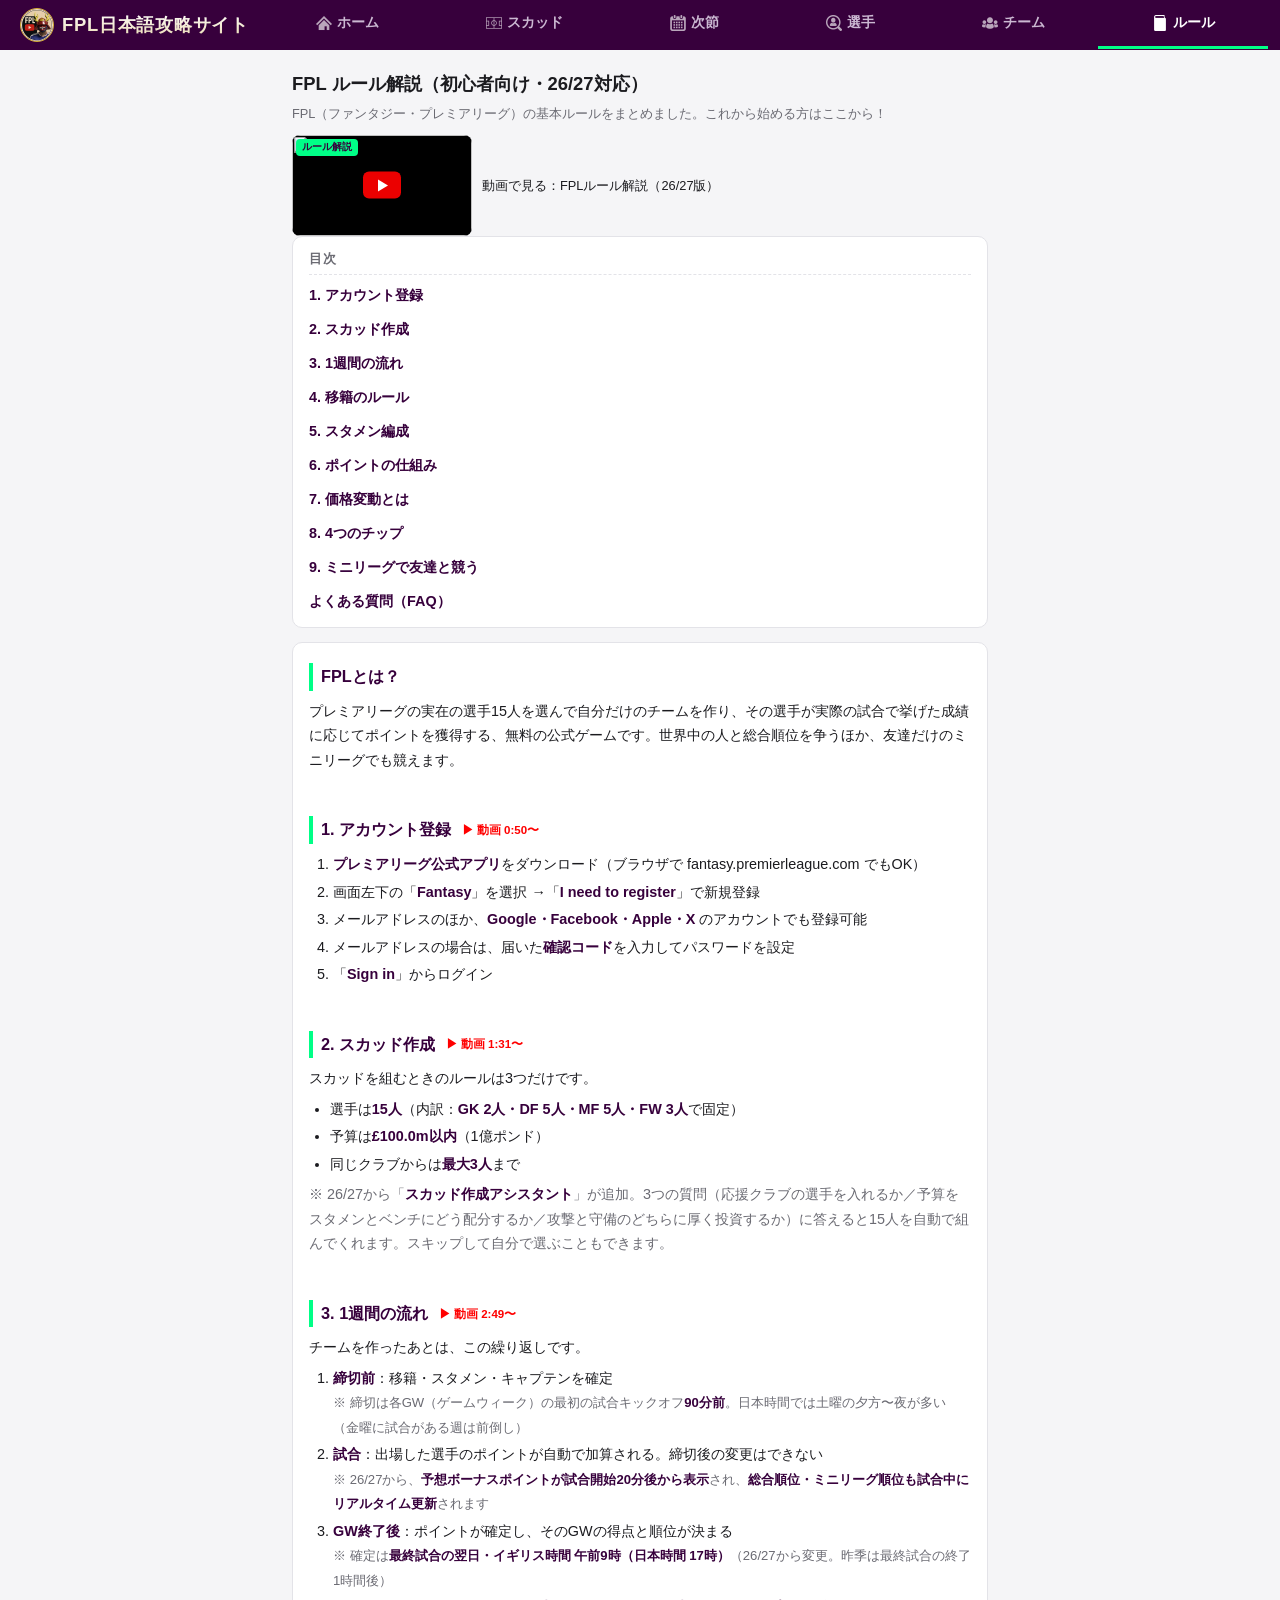
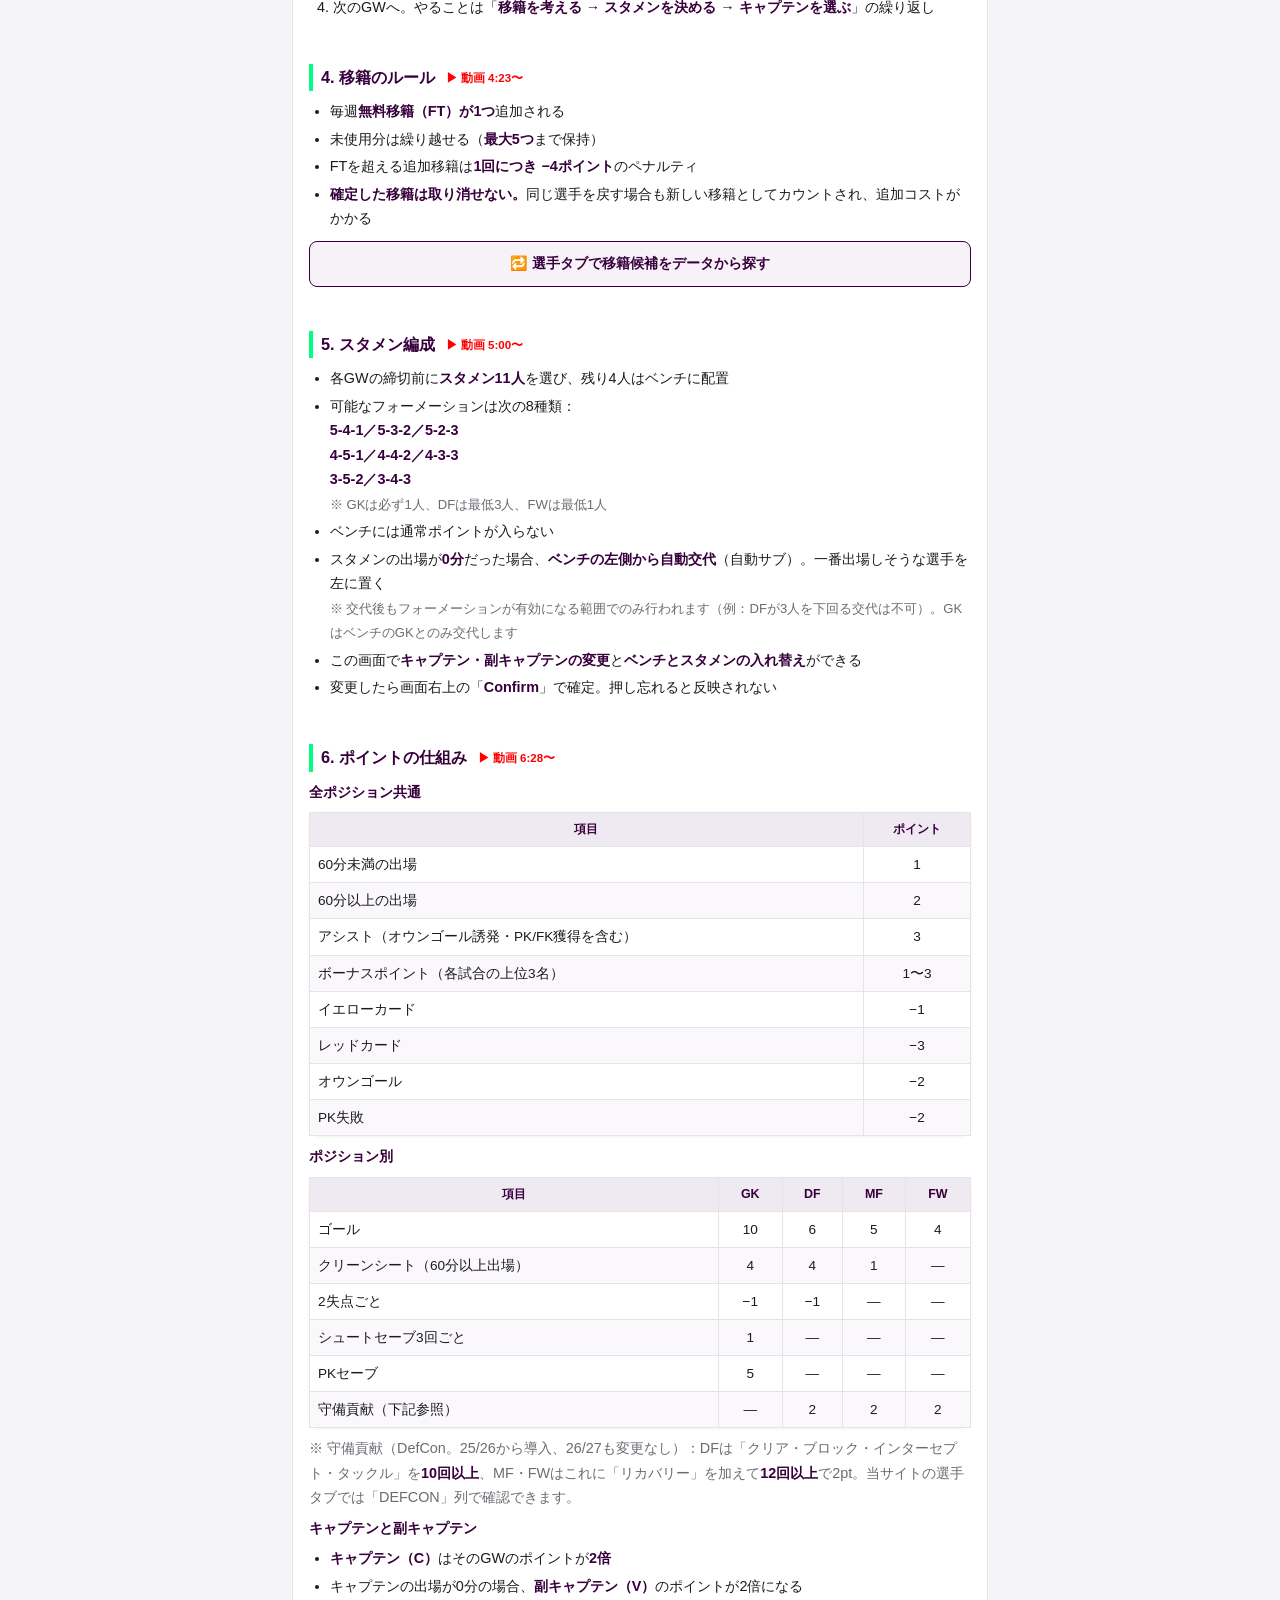
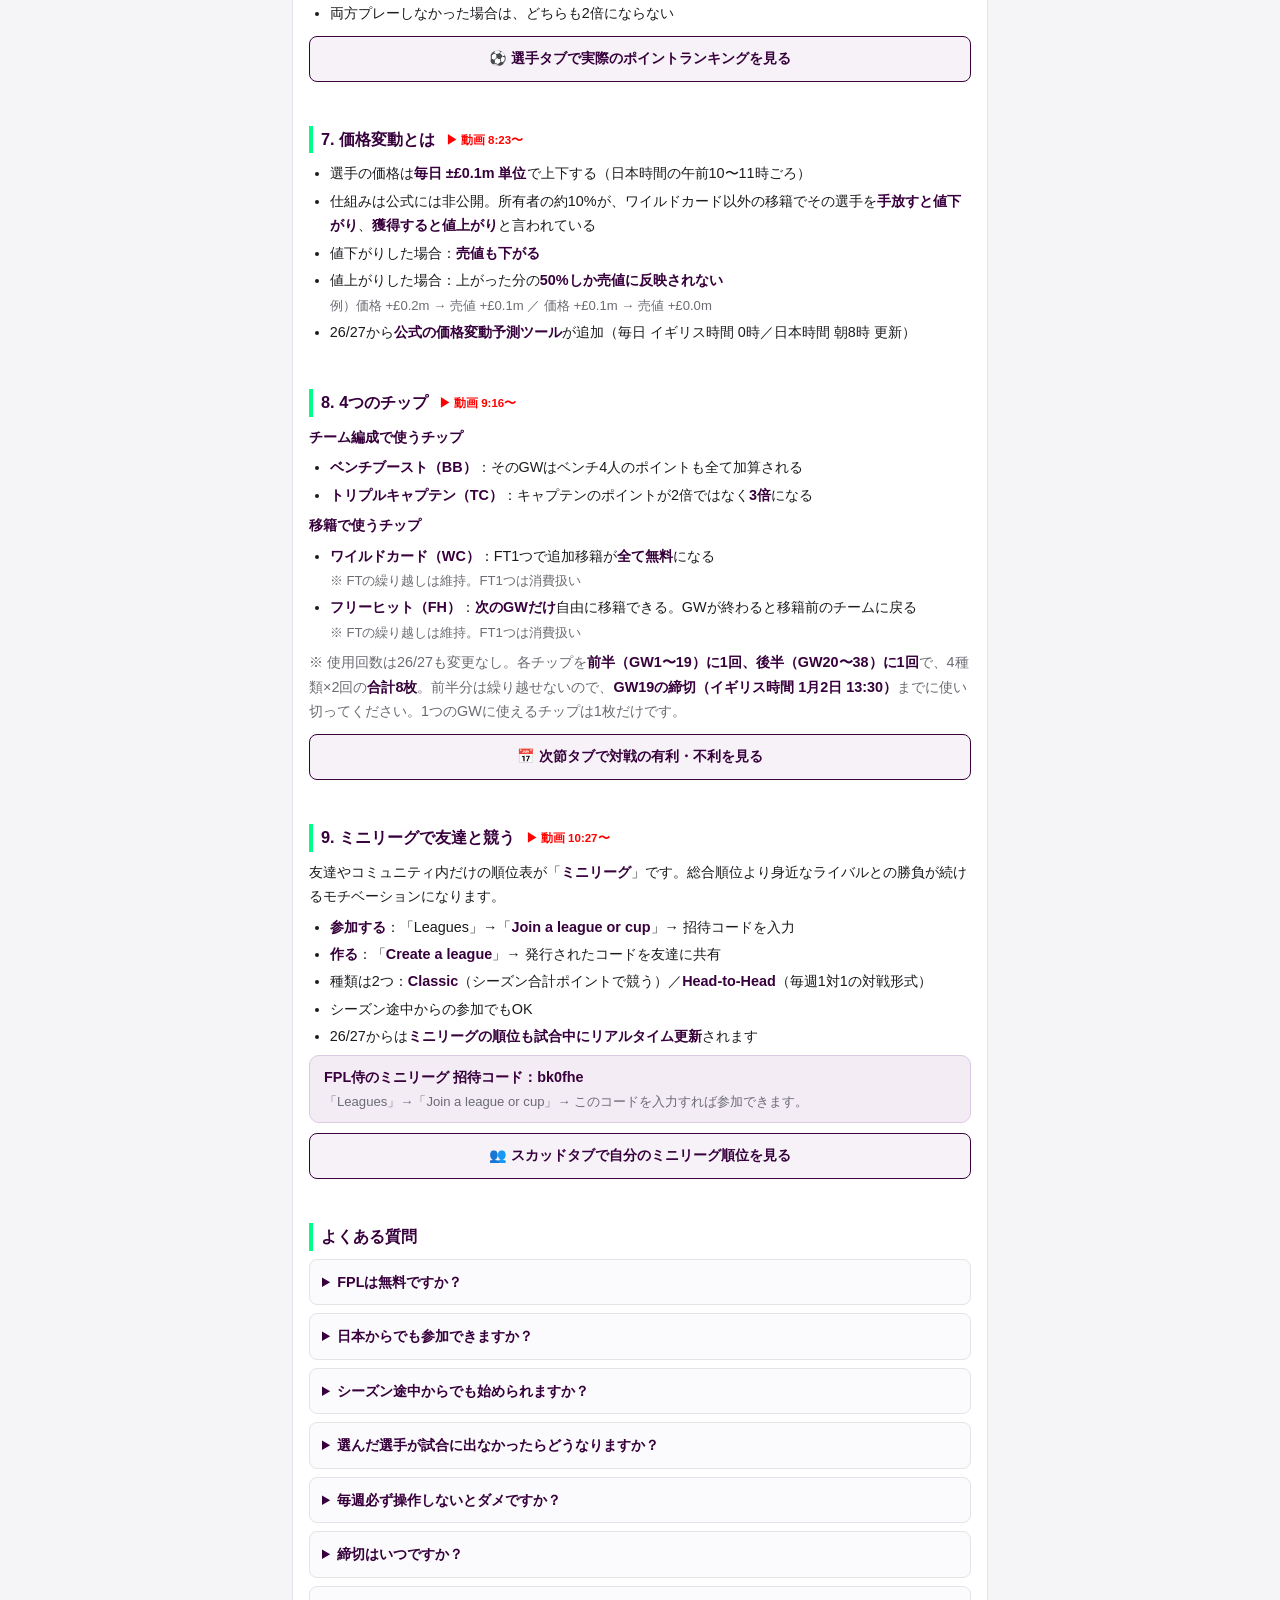
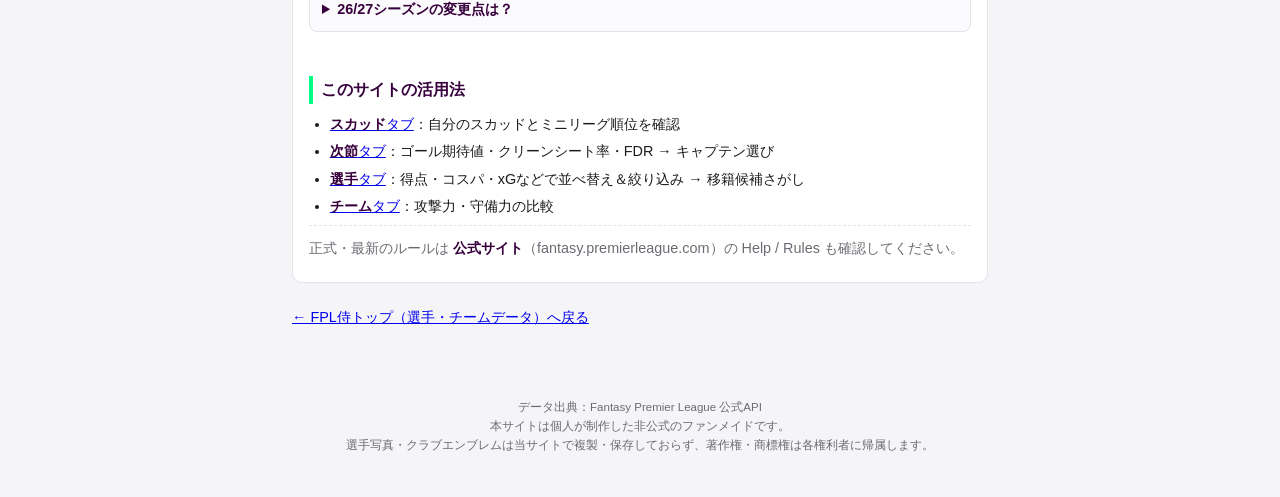
==== commit 3645f8b6: "次節タブを「対戦／ランキング／FDR」にしてスカッドの右へ移動（FDRはチームタブから移設）、選手ランキングにALL/FW/MF/DFの切り替えを追加（全選手TOP10・ポジション別TOP20）。ホー" ====
--- a/public/rules/index.html
+++ b/public/rules/index.html
@@ -4,8 +4,6 @@
   <meta charset="UTF-8">
   <meta name="viewport" content="width=device-width, initial-scale=1.0">
 
-  <!-- 基本SEO：このページ専用の文言にする（トップの使い回しにしない）。
-       「FPL ルール」「FPL 初心者」で検索する人に向けた独立ページ。 -->
   <title>FPLのルール解説【26/27対応・初心者向け】 | FPL侍</title>
   <meta name="description" content="FPL（ファンタジー・プレミアリーグ）の基本ルールを日本語で解説。アカウント登録、スカッド作成、移籍、ポイント計算、価格変動、4つのチップ、ミニリーグまで9項目＋よくある質問。26/27シーズンの変更点にも対応した初心者向けガイドです。">
   <meta name="theme-color" content="#37003c">
@@ -15,7 +13,6 @@
 
   <link rel="preconnect" href="https://i.ytimg.com">
 
-  <!-- OGP -->
   <meta property="og:type" content="article">
   <meta property="og:site_name" content="FPL侍">
   <meta property="og:title" content="FPLのルール解説【26/27対応・初心者向け】">
@@ -30,7 +27,6 @@
   <meta name="twitter:description" content="FPLの基本ルールを日本語で解説。スカッド作成・移籍・ポイント・チップ・ミニリーグまで、初心者が最初に知りたいことをまとめました。">
   <meta name="twitter:image" content="https://fplsamurai.com/logo.png">
 
-  <!-- 構造化データ：ルール解説のFAQ（Google検索のリッチリザルト用。下のFAQ（details要素）と内容を一致させること） -->
   <script type="application/ld+json">
   {
     "@context": "https://schema.org",
@@ -47,7 +43,6 @@
   }
   </script>
 
-  <!-- 構造化データ：パンくず（検索結果に「FPL侍 > ルール解説」と出す用） -->
   <script type="application/ld+json">
   {
     "@context": "https://schema.org",
@@ -63,8 +58,6 @@
 </head>
 <body>
 
-  <!-- トップバー：構成はトップページと同じ。ここは静的ページなので
-       タブはボタンではなくリンク（app.js を読み込まない） -->
   <header class="topbar">
     <a class="brand" href="../" aria-label="ホームへ">
       <picture><source srcset="../logo.webp" type="image/webp"><img class="brand-logo" src="../logo.png" alt="FPL侍" onerror="this.style.display='none'"></picture>
@@ -73,9 +66,9 @@
     <nav class="tabs">
       <a class="tab" href="../#home"><img class="tab-ic" src="../icons/home.png" alt="">ホーム</a>
       <a class="tab" href="../#myteam"><img class="tab-ic" src="../icons/myteam.png" alt="">スカッド</a>
+      <a class="tab" href="../#next"><img class="tab-ic" src="../icons/next.png" alt="">次節</a>
       <a class="tab" href="../#players"><img class="tab-ic" src="../icons/player.png" alt="">選手</a>
       <a class="tab" href="../#teams"><img class="tab-ic" src="../icons/team.png" alt="">チーム</a>
-      <a class="tab" href="../#next"><img class="tab-ic" src="../icons/next.png" alt="">次節</a>
       <a class="tab is-active" href="./" aria-current="page"><img class="tab-ic" src="../icons/rule.png" alt="">ルール</a>
     </nav>
   </header>
@@ -84,7 +77,6 @@
     <section class="panel is-active">
       <h1 class="rules-title">FPL ルール解説（初心者向け・26/27対応）</h1>
       <p class="note">FPL（ファンタジー・プレミアリーグ）の基本ルールをまとめました。これから始める方はここから！</p>
-      <!-- ルール解説動画へのリンク（冒頭） -->
       <a class="yt-card-h" href="https://youtu.be/g9Mkt1CIMZc" target="_blank" rel="noopener">
         <span class="yt-thumb-h">
           <img src="https://i.ytimg.com/vi/g9Mkt1CIMZc/mqdefault.jpg" alt="" loading="lazy">
@@ -94,7 +86,6 @@
         <span class="yt-title-h">動画で見る：FPLルール解説（26/27版）</span>
       </a>
 
-      <!-- 目次（タップで各項目へジャンプ。動画のチャプターと同じ並び） -->
       <nav class="rules-toc" aria-label="ルール解説の目次">
         <p class="toc-title">目次</p>
         <ul>
@@ -276,10 +267,10 @@
 
         <h3>このサイトの活用法</h3>
         <ul>
+          <li><a href="../#myteam"><b>スカッド</b>タブ</a>：自分のスカッドとミニリーグ順位を確認</li>
+          <li><a href="../#next"><b>次節</b>タブ</a>：ゴール期待値・クリーンシート率・FDR → キャプテン選び</li>
           <li><a href="../#players"><b>選手</b>タブ</a>：得点・コスパ・xGなどで並べ替え＆絞り込み → 移籍候補さがし</li>
           <li><a href="../#teams"><b>チーム</b>タブ</a>：攻撃力・守備力の比較</li>
-          <li><a href="../#next"><b>次節</b>タブ</a>：クリーンシート率・対戦相手の強さ → キャプテン選び</li>
-          <li><a href="../#myteam"><b>スカッド</b>タブ</a>：自分のスカッドとミニリーグ順位を確認</li>
         </ul>
 
         <p class="rules-foot">正式・最新のルールは <b>公式サイト</b>（fantasy.premierleague.com）の Help / Rules も確認してください。</p>
--- a/public/style.css
+++ b/public/style.css
@@ -40,13 +40,9 @@
   color: #cbb8d2;
 }
 
-/* SNSリンク（ヘッダー） */
-.sns-links {
-  display: flex;
-  justify-content: center;
-  gap: 14px;
-  margin-top: 10px;
-}
+/* SNSアイコン（管理者プロフィール）。
+   以前ここに .sns-links の並び指定もあったが、後方で同じセレクタが上書きしていて
+   効いていなかったため削除した。並び方は下の方の .sns-links を参照。 */
 /* 白文字＋白14%の背景は、濃いヘッダー用の配色。明るい本文背景(#f5f5f7)の上では
    実質「白地に白」(1.08:1)で見えなかったため、ブランドの紫に変更した(13.3:1)。
    44pxはタップ目標の推奨サイズ。 */
@@ -348,12 +344,17 @@
   font-weight: 700;
   margin: 0 0 10px;
 }
-.profile-bio {
+/* .profile-sns-lead ＝ SNSアイコンの上の一言。アイコンだけでは何のリンクか
+   伝わらないので文字でも示す。書式は bio と同じルールに相乗りさせ、
+   片方だけサイズを変えて揃わなくなるのを防ぐ（下余白だけ別に詰める）。 */
+.profile-bio,
+.profile-sns-lead {
   font-size: 0.86rem;
   color: var(--muted);
   line-height: 1.7;
   margin: 0 0 18px;
 }
+.profile-sns-lead { margin-bottom: 8px; }
 .sns-links {
   display: flex;
   justify-content: center;
@@ -448,7 +449,7 @@
 /* 各タブの見出し(.panel h2)と同じ見え方に揃える。
    ホームの1行目だけ紫にすると、他タブの見出しと書式が食い違って浮くため。
    サイズ・色・余白すべて .panel h2（1.15rem / 既定の文字色 / 4px 0 6px）と同一。
-   下線は引かない。直下の「目次」(.profile-section)が点線で区切るので、
+   下線は引かない。直下のセクション見出し(.profile-section)が点線で区切るので、
    ここにも線を引くと紫のトップバーと合わせて横線が3本重なる。 */
 /* ホームの説明文。.profile が text-align:center なので、
    h1・カードと同じ左揃えに戻す（他タブの .note は親が中央揃えでないため既定で左）。 */
@@ -469,8 +470,32 @@
 .profile-logo { width: 46px; height: 46px; border-width: 2px; margin-top: 2px; }
 .profile-name { font-size: 0.98rem; margin: 6px 0 2px; }
 .profile-tag  { font-size: 0.74rem; margin-bottom: 5px; }
-.profile-bio  { font-size: 0.74rem; }
-.profile-section {
+.profile-bio,
+.profile-sns-lead { font-size: 0.74rem; }
+/* 「各タブの使い方」で、説明文の頭に置くタブへのリンク。
+   見出し＝やりたいこと、この行＝行き先、という役割分担。
+   説明文と同じ行に続けるので inline のまま太字＋紫で差をつける。 */
+.home-go {
+  font-weight: 700;
+  color: var(--pl-purple);
+  text-decoration: none;
+  margin-right: 0.4em;
+  white-space: nowrap;   /* 「▶︎ 選手データ」が途中で改行しないように */
+}
+.home-go:hover { text-decoration: underline; }
+
+/* 「各タブの使い方」内の見出し（h3）。/rules/ の h3 と同じ見た目にして、
+   サイト内で見出しの表情をそろえる。段落が短いので上下の余白だけ詰めてある */
+.panel h3.home-h3 {
+  text-align: left;   /* 親の .profile が中央寄せなので明示的に戻す */
+  font-size: 0.95rem;
+  color: var(--pl-purple);
+  margin: 18px 0 6px;
+}
+
+/* ホーム内のセクション見出し。h2 にしたので、後ろにある .panel h2 に負けないよう
+   .panel を足して詳細度を上げている（見た目は区切りラベルのまま保つ） */
+.panel .profile-section {
   text-align: left;
   font-size: 0.82rem;
   font-weight: 700;
@@ -1090,6 +1115,9 @@
   font-size: 0.85rem;
 }
 table.rich.tbl-fdr tbody tr:nth-child(even) td.fdr-total { background: #e7e7e7; }
+/* FDRタブ：節数プルダウンの下のボタン列（◀︎前へ／チーム／次へ▶︎）は「直近」タブの .recent-seg をそのまま使う。
+   端の節で押せない前へ・次へだけ薄くする。チームは絞り込み中に .is-on で塗られる */
+.fdr-seg button:disabled { opacity: 0.4; cursor: default; }
 
 /* 公式FDRの5段階（1=とても弱い … 5=とても強い） */
 table.rich td.fx-cell.fdr-1 { background: #12fc7a; color: #1b1b1f; }
@@ -1445,9 +1473,10 @@
    左上→左下→右上→右下の順（＝前半5試合が左列、後半5試合が右列）にする */
 .two-cols { display: grid; }
 .two-col { min-width: 0; }
-.two-col:nth-child(2) .pred-head { display: none; }   /* 1列のときの見出し重複を防ぐ */
 
 /* ---------- 次節の予測（対戦カード形式） ---------- */
+/* 1チーム＝1行で「チーム名｜ゴール期待値｜CS%」の3列。
+   見出し行は試合ごとにカードの外（上）に置き、左にキックオフ日時、右に列名を並べる */
 .pred-head,
 .pred-row {
   display: grid;
@@ -1464,8 +1493,11 @@
   text-align: center;
   line-height: 1.25;
 }
-/* 狭い画面では「クリーンシート％」が3行に折れてしまうので CS％ と出す */
-.pred-h-long { display: none; }
+.pred-head .match-time {
+  text-align: left;
+  font-size: 0.78rem;
+  white-space: nowrap;
+}
 .pred-match {
   background: var(--card);
   border: 0.5px solid #ececf0;
@@ -1483,8 +1515,8 @@
   min-width: 0;
 }
 /* チーム名は折り返さず1行。日本語チーム名は最長8文字（クリスタルパレス／
-   ブレントフォード／マンユナイテッド）で、文字送りは約7.97em ぶん。
-   1列表示なら320px幅でも名前欄が117px取れるので 0.85rem(13.6px＝約108px)で収まる */
+   ブレントフォード／マンユナイテッド）で、文字送りは約7.97em ぶん（0.85rem＝約108px）。
+   320px幅でも名前欄が約120px取れるので収まる */
 .pred-tname {
   flex: 1 1 auto;      /* 親の幅をすべて使う（既定の flex:0 1 auto だと文字ぶんしか取らない） */
   min-width: 0;
@@ -1507,23 +1539,34 @@
 }
 @media (min-width: 721px) {
   .two-cols { grid-template-columns: 1fr 1fr; gap: 0 24px; }
-  .two-col:nth-child(2) .pred-head { display: grid; }
-  /* 2列でも本文コンテナが696px固定なので幅は足りる。見出しは正式名称に戻し、
-     数値セルもその文字数に合わせる。名前欄は常に96.7pxで、最長「マンユナイテッド」の
-     約7.97em が収まる上限は12.13pxなので余裕をみて0.72rem */
-  .pred-head, .pred-row { grid-template-columns: minmax(0, 1fr) 84px 92px; gap: 8px; }
-  .pred-h-long { display: inline; }
-  .pred-h-short { display: none; }
-  .pred-tname { font-size: 0.72rem; }
-}
-.pred-cell.hi-goal { background: #fbe7c4; }   /* ゴール期待値が高い */
-.pred-cell.hi-cs { background: #d7eede; }      /* クリーンシート率が高い */
+  /* 2列のときは1列あたり約336px。列幅・文字の大きさはスマホのままで最長のチーム名まで収まる */
+}
+.pred-cell.hi-goal { background: #fbe7c4; }   /* ゴール期待値の上位5チーム */
+.pred-cell.hi-cs { background: #d7eede; }      /* クリーンシート率の上位5チーム */
 
 /* ---------- 次節の予測：選手別ゴール期待値ランキング TOP10 ---------- */
 .pgr-title {
   margin: 22px 0 4px;
   font-size: 1rem;
   color: var(--pl-purple);
+}
+/* 見出し1段目の「チーム別データ」「選手別データ」。下に点線を引き、2段目の見出しは線のすぐ下に置く */
+.pgr-group {
+  margin: 22px 0 8px;
+  font-size: 1rem;
+  font-weight: 700;
+  color: var(--pl-purple);
+}
+.pgr-group + .pgr-title { margin-top: 8px; }
+/* 選手別データの「ゴール／クリーンシート」「ゴール／ゴールorアシスト」の切り替え。見た目は日程／予測のサブタブと共通 */
+.pgr-group + .pgr-modes { margin-top: 8px; }
+.pgr-set > .pgr-title:first-child { margin-top: 0; }
+/* 選手ランキングの ALL／FW／MF／DF（見た目は選手データ「直近」の試合数ボタン .recent-seg と共通） */
+.pgr-pos-pane > .pgr-title:first-child { margin-top: 0; }
+/* ランキングタブの区切り（チーム別データ・選手別データの下）。ホームの .profile-section と同じ点線 */
+.pgr-group {
+  padding-bottom: 6px;
+  border-bottom: 1px dashed var(--border);
 }
 .pgr {
   background: var(--card);
@@ -1637,72 +1680,16 @@
   .pgr-xg { font-size: 0.8rem; }
   .pgr-photo { width: 24px; height: 30px; }
 }
-
-/* ---------- 次節の日程（カード形式） ---------- */
-.match-card {
-  background: var(--card);
-  border-radius: 10px;
-  padding: 12px 14px;
-  margin-bottom: 10px;
-  box-shadow: 0 1px 3px rgba(0, 0, 0, 0.06);
-}
-.match-time {
-  font-size: 0.78rem;
-  color: var(--muted);
-  margin-bottom: 6px;
-  text-align: center;
-}
-/* 「クリスタルパレス 普通 vs マンシティ 強い」を1行に収める。
-   中身の寸法はすべて em にしてあるので、この font-size を変えれば行ごと拡縮できる。
-   最悪ケース（両チーム名8文字＋「とても強い」2つ）で必要な幅は実測で28.4em ぴったり。
-   ちょうどだと文字幅のわずかな差で切れるので、29.5em ぶんあるものとして
-   カード内寸(画面幅−56px)の 1/29.5＝3.39vw−1.90px を上限にする（約4%の余裕）。 */
-.match-teams {
-  display: flex;
-  align-items: center;
-  justify-content: center;
-  gap: 0.4em;
-  white-space: nowrap;
-  font-size: clamp(0.5rem, 3.39vw - 1.9px, 0.85rem);
-}
-.match-team {
-  display: flex;
-  align-items: center;
-  gap: 0.35em;
-  min-width: 0;
-}
-.match-team .tname {
-  font-weight: 700;
-  font-size: 1em;
-  overflow: hidden;
-  text-overflow: ellipsis;
-}
-.match-vs {
-  color: var(--muted);
-  font-size: 0.8em;
-  flex: none;
-}
-@media (min-width: 721px) {
-  /* 2列だとカード内寸は308px固定。308/29.5≒10.4px */
-  .match-teams { font-size: 0.65rem; }
-}
-/* 親(.match-teams)の font-size に追従させるため em で指定する */
-.strength {
-  display: inline-block;
-  flex: none;
-  font-size: 0.72em;
-  padding: 0.15em 0.5em;
-  border-radius: 999px;
-  color: #fff;
-}
-.strength.easy { background: var(--easy); }
-.strength.normal { background: var(--normal); }
-.strength.hard { background: var(--hard); }
-/* 相手の強さ 4段階の色分け（濃い背景＝白文字／明るい背景＝黒文字） */
-.strength.st-vhard { background: #81072d; color: #fff; }
-.strength.st-hard  { background: #fe1752; color: #fff; }
-.strength.st-mid   { background: #e7e7e7; color: #1b1b1f; }
-.strength.st-weak  { background: #12fc7a; color: #1b1b1f; }
+/* チーム別ランキング TOP5：xG平均の列が無い4列版。CS%は上の対戦カードの色付けと同じ緑 */
+.pgr-team-rank .pgr-head,
+.pgr-team-rank .pgr-row { grid-template-columns: 26px minmax(0, 1fr) 104px 60px; }
+.pgr-team-rank .team-badge { width: 26px; height: 26px; flex: none; }
+.pgr-exp.pgr-exp-cs { background: #d7eede; }
+@media (max-width: 480px) {
+  .pgr-team-rank .pgr-head,
+  .pgr-team-rank .pgr-row { grid-template-columns: 20px minmax(0, 1fr) 72px 56px; }
+  .pgr-team-rank .team-badge { width: 22px; height: 22px; }
+}
 
 /* ---------- マイチーム検索 ---------- */
 .idform {
@@ -1937,7 +1924,7 @@
 .mt-stat-l { font-size: 0.6rem; color: var(--muted); }
 .mt-stat-v { font-size: 0.85rem; font-weight: 800; color: var(--pl-purple); }
 .mt-stat-v.neg { color: var(--hard); }
-/* タップで変更できるステータス（移籍/FT）。破線下線で「押せる」ことを示す */
+/* タップで変更できるステータス（移籍数/FT）。破線下線で「押せる」ことを示す */
 button.mt-stat-btn {
   font: inherit;
   cursor: pointer;
@@ -1945,6 +1932,11 @@
 button.mt-stat-btn .mt-stat-v {
   border-bottom: 1.5px dashed var(--pl-purple);
 }
+/* 点線の下線（1.5px）のぶん値の行が高くなり、計画タブのボックスが直近節タブより
+   1.5px高くなっていた（直近節 47.8px／計画 49.3px）。下線は残したまま、
+   その高さだけ打ち消して両タブのボックスを同じ大きさにそろえる */
+button.mt-stat-btn .mt-stat-v,
+.mt-stat-chip select { margin-bottom: -1.5px; }
 /* WC・FHの節はFTが∞になるので、手動変更のボタンは無効化する */
 button.mt-stat-btn:disabled { opacity: 0.45; cursor: default; }
 button.mt-stat-btn:disabled .mt-stat-v { border-bottom-color: transparent; }
@@ -1965,6 +1957,26 @@
   text-align-last: center;
   cursor: pointer;
 }
+
+/* 資金の▲▼。FT数と同じく手で直せる値なので、移籍数/FTの「✎」と同じく見出しの行に横並びで置く。
+   金額の横だとスマホ（中身の幅75px）では「£-6.6m」（51px）でも溢れ、
+   縦に積むと直近節タブよりボックスが高くなる（48→55px）ため。
+   見出しの文字の行（0.6rem）より背が高いと、そのぶんボックスが直近節より高くなるので、
+   高さ12px・行の上端揃えにして行の高さを変えないようにしている */
+.mt-bank-adj { display: inline-flex; gap: 2px; margin-left: 4px; vertical-align: top; }
+.mt-bank-adj button {
+  width: 16px;
+  height: 12px;
+  padding: 0;
+  border: none;
+  border-radius: 3px;
+  background: #f1ecf3;
+  color: var(--pl-purple);
+  font-size: 0.5rem;
+  line-height: 12px;
+  cursor: pointer;
+}
+.mt-bank-adj button:active { background: var(--pl-purple); color: #fff; }
 
 /* この節の移籍プラン（OUT→IN一覧）＋リセット */
 .mt-transfers {
@@ -2018,6 +2030,17 @@
 .mt-tr-side.in .mt-tr-tag { background: #e6f7ee; color: var(--easy); }
 .mt-tr-arrow { color: var(--muted); flex: 0 0 auto; }
 .mt-tr-none { font-size: 0.8rem; color: var(--muted); padding: 4px 0; }
+/* 同じクラブ4人以上のときの警告。移籍プラン欄のヘッダー直下に、該当する間ずっと出す */
+.mt-tr-warn {
+  text-align: center;
+  font-size: 0.78rem;
+  font-weight: 700;
+  color: var(--hard);
+  background: #fde8e8;
+  border-radius: 8px;
+  padding: 6px 10px;
+  margin: 2px 0 6px;
+}
 /* 計画タブのGWナビ（LiveFPL風 ‹前／第N節／次›） */
 .mt-gwnav {
   display: flex;
@@ -2235,7 +2258,7 @@
   overflow: hidden;
   text-overflow: ellipsis;
 }
-/* 背景色は次節タブの「相手の強さ」バッジ（.strength.st-*）と同じ配色に揃える */
+/* 背景色は相手の強さ4段階（濃い背景＝白文字／明るい背景＝黒文字） */
 .mt-fx.st-vhard { background: #81072d; color: #fff; }
 .mt-fx.st-hard  { background: #fe1752; color: #fff; }
 .mt-fx.st-mid   { background: #e7e7e7; color: #1b1b1f; }
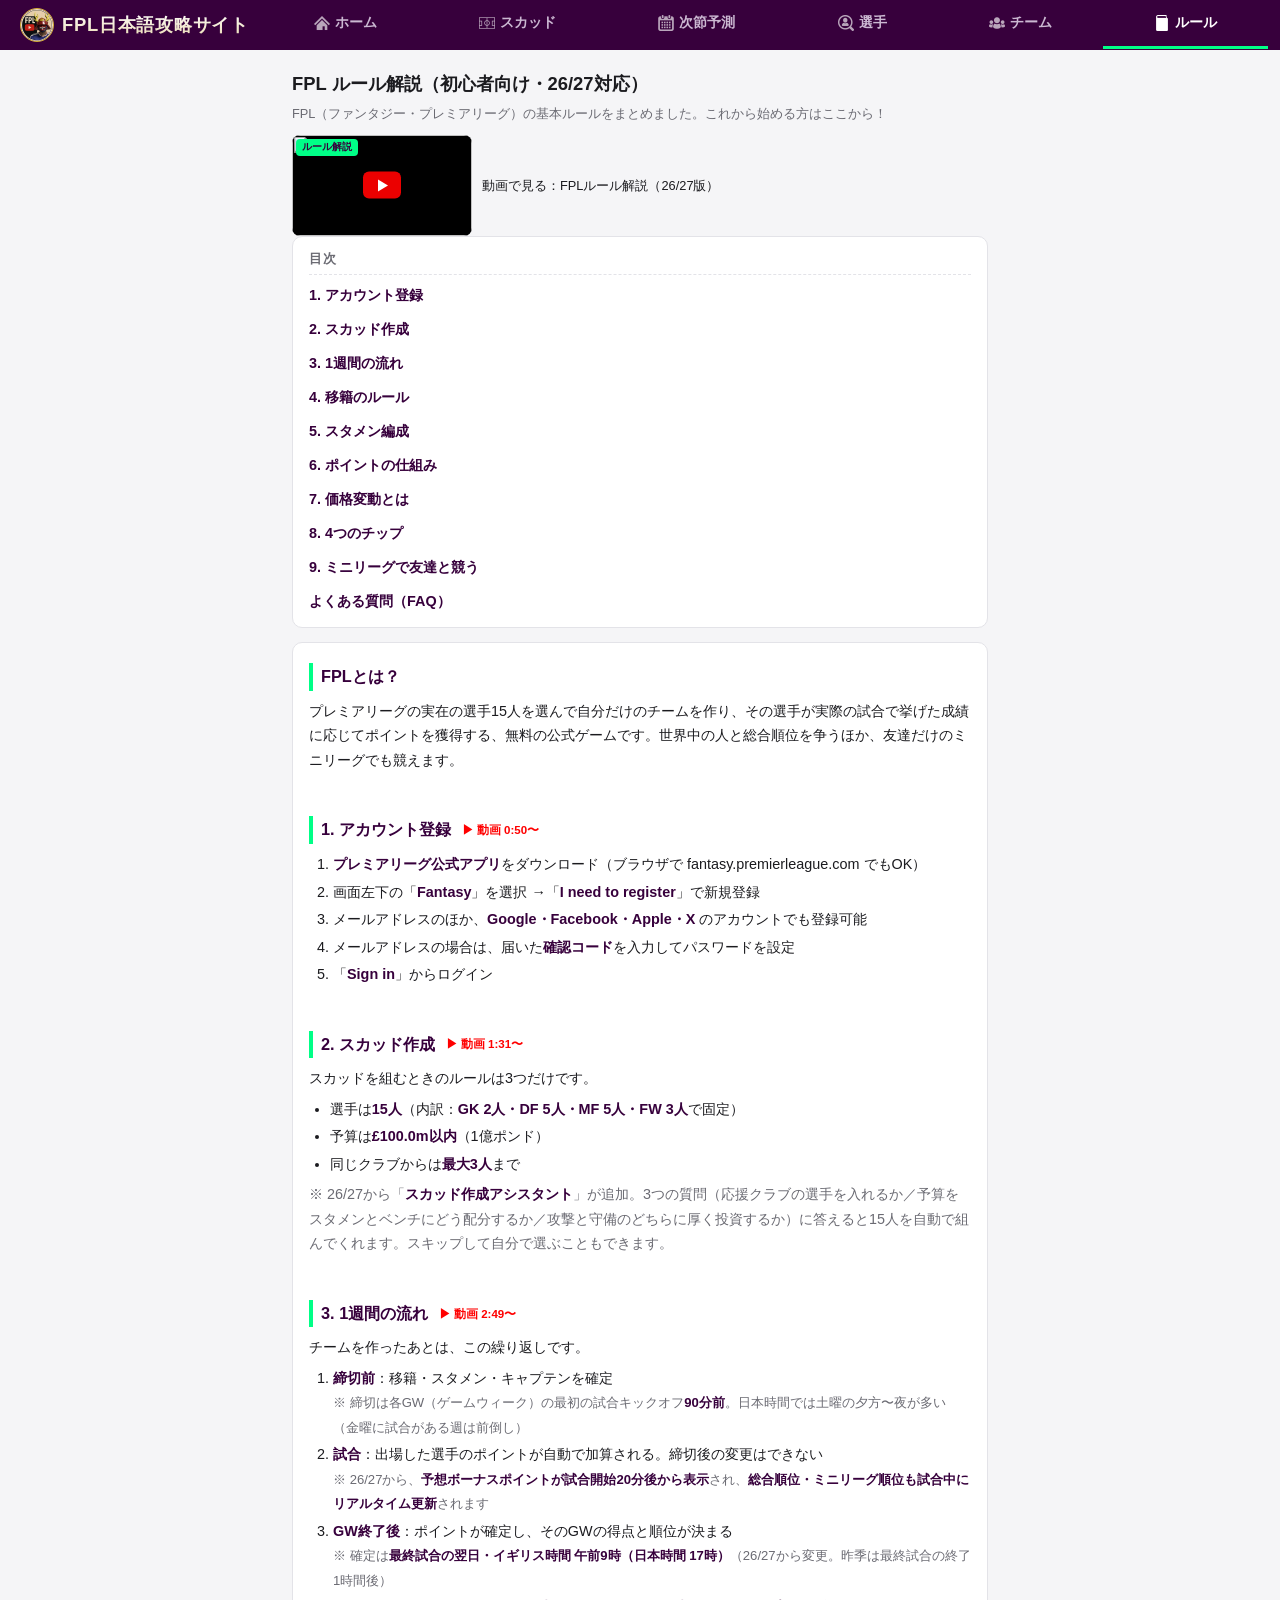
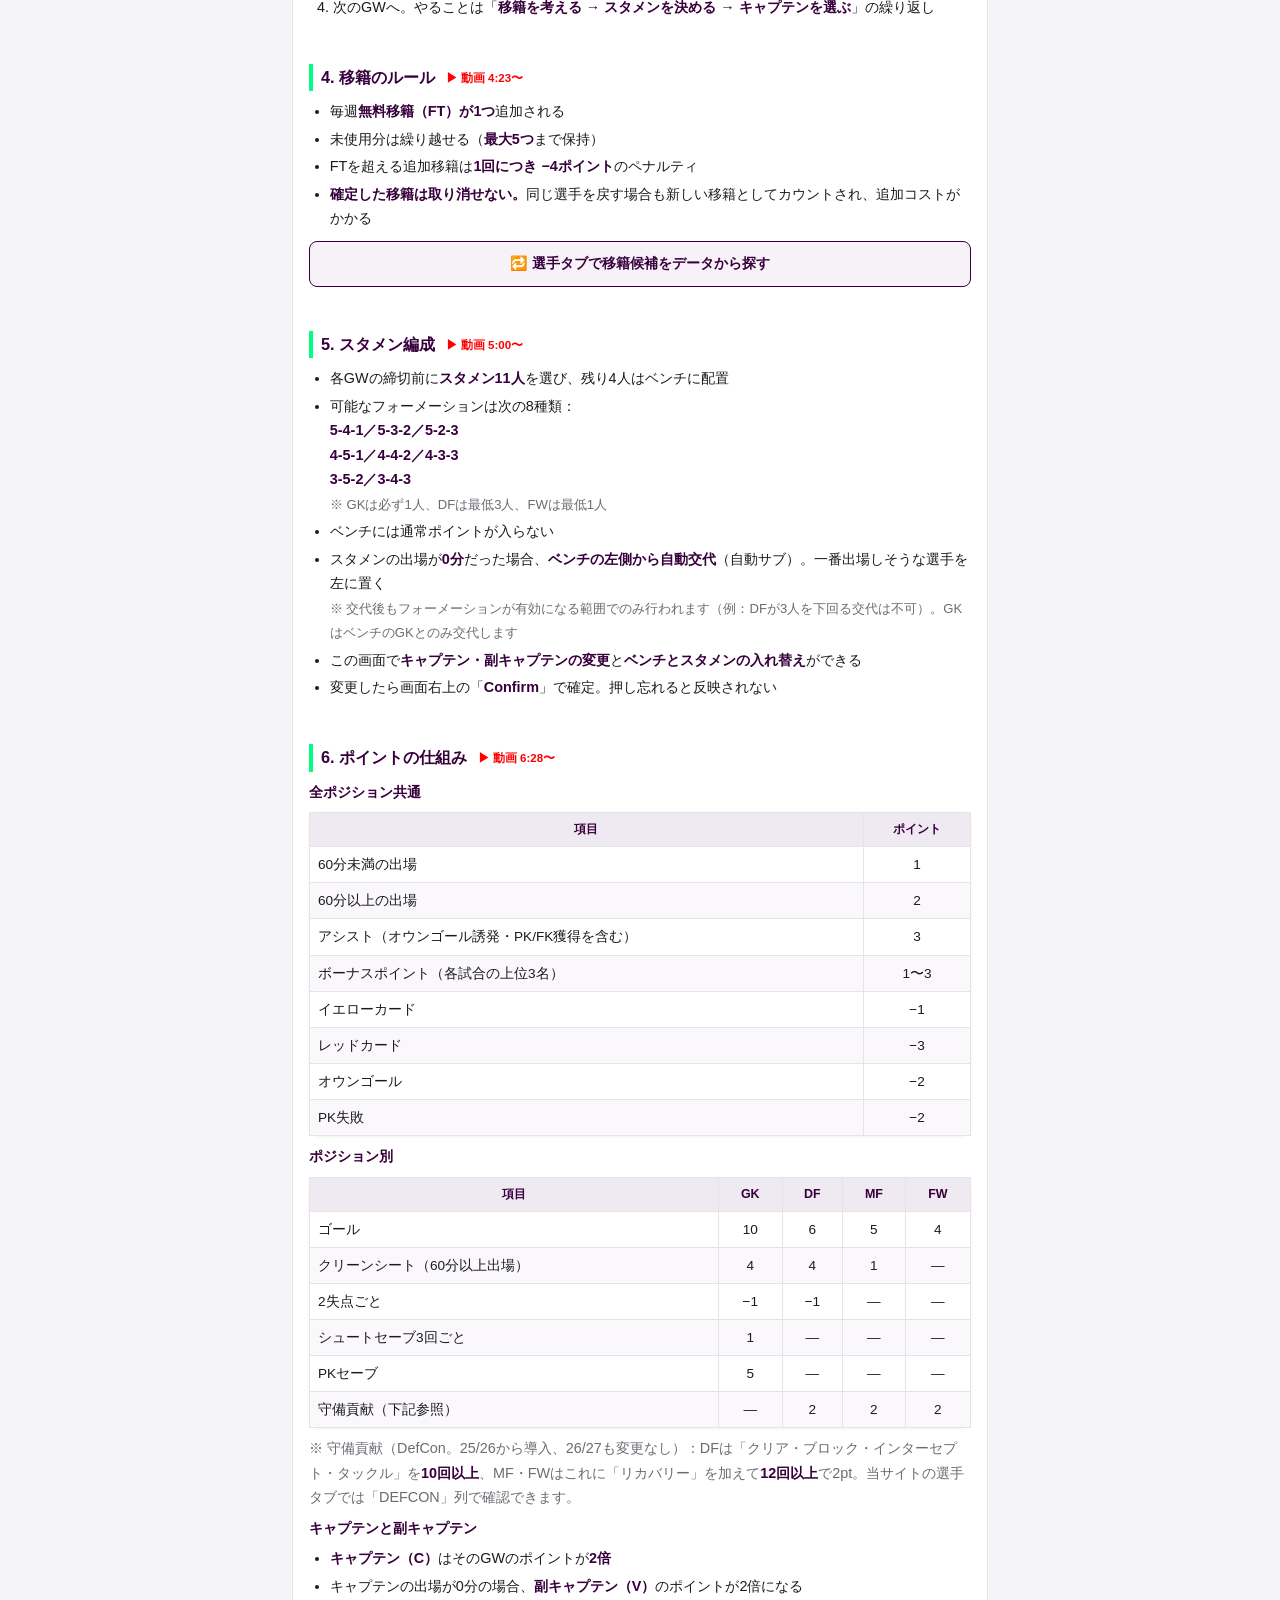
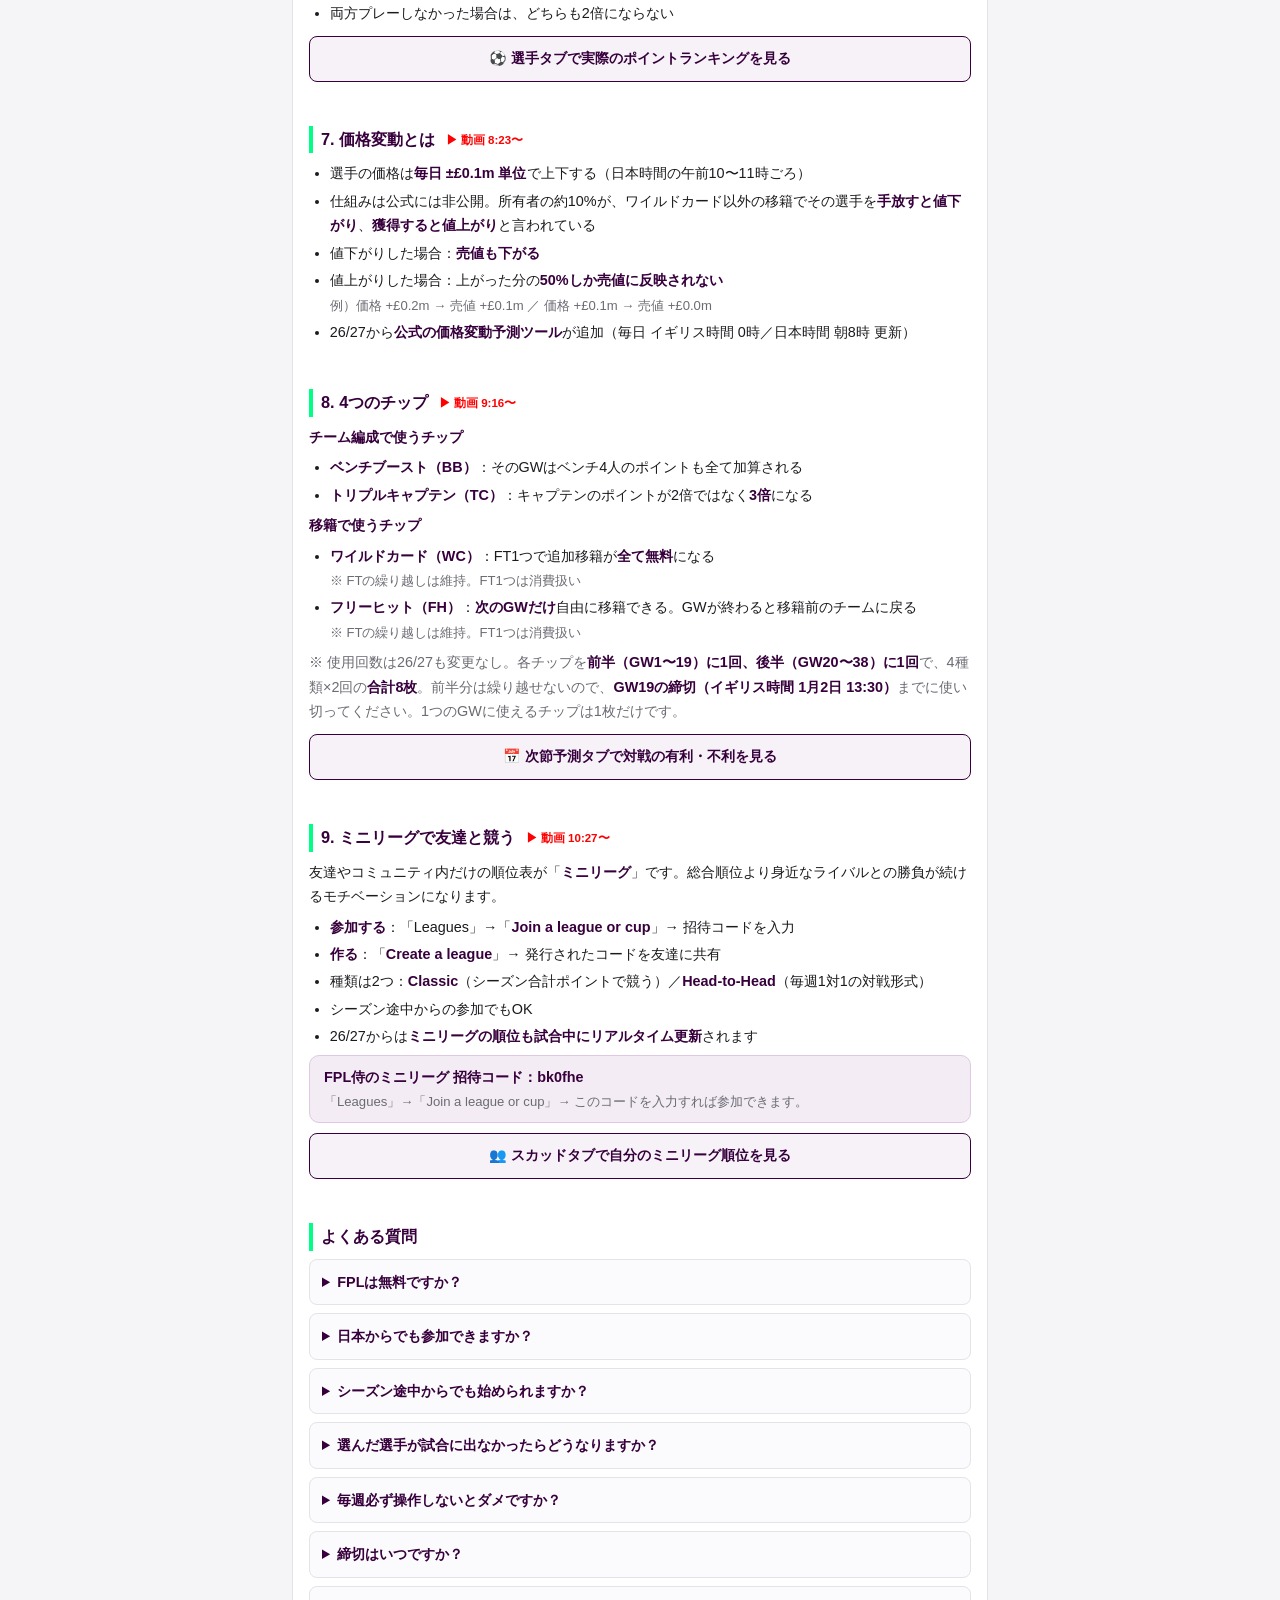
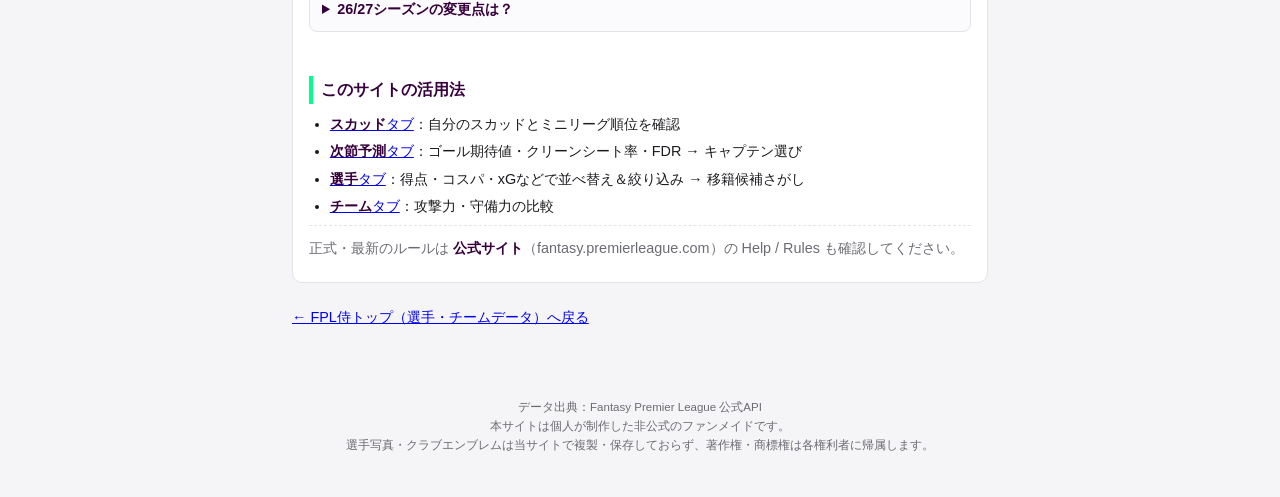
==== commit a56bc827: "次節タブを「次節予測」に改名（ルール解説のナビ・本文も）、見出しを「次節予測【第8節】」にして移籍締切を同じ行へ移動（各タブ内の第8節の行は削除）、選手ランキングの切り替えを「ゴール+アシスト」表記に" ====
--- a/public/rules/index.html
+++ b/public/rules/index.html
@@ -66,7 +66,7 @@
     <nav class="tabs">
       <a class="tab" href="../#home"><img class="tab-ic" src="../icons/home.png" alt="">ホーム</a>
       <a class="tab" href="../#myteam"><img class="tab-ic" src="../icons/myteam.png" alt="">スカッド</a>
-      <a class="tab" href="../#next"><img class="tab-ic" src="../icons/next.png" alt="">次節</a>
+      <a class="tab" href="../#next"><img class="tab-ic" src="../icons/next.png" alt="">次節予測</a>
       <a class="tab" href="../#players"><img class="tab-ic" src="../icons/player.png" alt="">選手</a>
       <a class="tab" href="../#teams"><img class="tab-ic" src="../icons/team.png" alt="">チーム</a>
       <a class="tab is-active" href="./" aria-current="page"><img class="tab-ic" src="../icons/rule.png" alt="">ルール</a>
@@ -221,7 +221,7 @@
             <span class="rules-sub">※ FTの繰り越しは維持。FT1つは消費扱い</span></li>
         </ul>
         <p class="rules-sub">※ 使用回数は26/27も変更なし。各チップを<b>前半（GW1〜19）に1回、後半（GW20〜38）に1回</b>で、4種類×2回の<b>合計8枚</b>。前半分は繰り越せないので、<b>GW19の締切（イギリス時間 1月2日 13:30）</b>までに使い切ってください。1つのGWに使えるチップは1枚だけです。</p>
-        <button class="nav-card rules-cta" data-go="next">📅 次節タブで対戦の有利・不利を見る</button>
+        <button class="nav-card rules-cta" data-go="next">📅 次節予測タブで対戦の有利・不利を見る</button>
 
         <h3 id="rule-league">9. ミニリーグで友達と競う <a class="rules-time" href="https://youtu.be/g9Mkt1CIMZc?t=627" target="_blank" rel="noopener">▶ 動画 10:27〜</a></h3>
         <p>友達やコミュニティ内だけの順位表が「<b>ミニリーグ</b>」です。総合順位より身近なライバルとの勝負が続けるモチベーションになります。</p>
@@ -268,7 +268,7 @@
         <h3>このサイトの活用法</h3>
         <ul>
           <li><a href="../#myteam"><b>スカッド</b>タブ</a>：自分のスカッドとミニリーグ順位を確認</li>
-          <li><a href="../#next"><b>次節</b>タブ</a>：ゴール期待値・クリーンシート率・FDR → キャプテン選び</li>
+          <li><a href="../#next"><b>次節予測</b>タブ</a>：ゴール期待値・クリーンシート率・FDR → キャプテン選び</li>
           <li><a href="../#players"><b>選手</b>タブ</a>：得点・コスパ・xGなどで並べ替え＆絞り込み → 移籍候補さがし</li>
           <li><a href="../#teams"><b>チーム</b>タブ</a>：攻撃力・守備力の比較</li>
         </ul>
--- a/public/style.css
+++ b/public/style.css
@@ -1450,17 +1450,19 @@
 
 /* ---------- 節の見出し（日程・予測の共通） ---------- */
 /* 第◯節は左、移籍締切は行の中央。右の空セルで中央を画面中央に保つ */
-.gw-head {
-  display: grid;
-  grid-template-columns: 1fr auto 1fr;
+/* 次節タブの見出し行：「次節予測【第8節】」と、行の中央に移籍締切（公式の deadline_time＝第1戦の1時間半前）。
+   スマホは見出しの右の残り幅の中央、PC（721px〜）は行全体の中央。収まらない狭い画面では締切が次の行の中央に回る */
+.next-title-row {
+  display: flex;
+  flex-wrap: wrap;
   align-items: baseline;
-  gap: 6px;
-  margin: 0 0 10px;
-}
-.gw-name {
-  font-weight: 600;
-  font-size: 0.95rem;
-  color: var(--pl-purple);
+  column-gap: 8px;
+  margin: 4px 0 6px;
+}
+.next-title-row h2 { margin: 0; }
+.next-title-row .gw-deadline { flex: 1 1 auto; text-align: center; }
+@media (min-width: 721px) {
+  .next-title-row { display: grid; grid-template-columns: 1fr auto 1fr; }
 }
 .gw-deadline {
   font-size: 0.72rem;
@@ -1558,7 +1560,7 @@
   color: var(--pl-purple);
 }
 .pgr-group + .pgr-title { margin-top: 8px; }
-/* 選手別データの「ゴール／クリーンシート」「ゴール／ゴールorアシスト」の切り替え。見た目は日程／予測のサブタブと共通 */
+/* 選手別データの「ゴール／クリーンシート」「ゴール／ゴール+アシスト」の切り替え。見た目は日程／予測のサブタブと共通 */
 .pgr-group + .pgr-modes { margin-top: 8px; }
 .pgr-set > .pgr-title:first-child { margin-top: 0; }
 /* 選手ランキングの ALL／FW／MF／DF（見た目は選手データ「直近」の試合数ボタン .recent-seg と共通） */
@@ -2015,8 +2017,11 @@
   font-weight: 600;
 }
 .mt-tr-side { flex: 1; min-width: 0; }
-.mt-tr-side .sub { margin-left: 4px; }
 .mt-tr-side.in { text-align: right; }
+/* 1行目＝選手名（折り返さず、はみ出たら…）、2行目＝OUT/IN・金額（＋直近節タブはその節のポイント）。
+   OUT/INを名前の行に置くと、8文字の名前（ムハレモビッチ等）がスマホで切れたため2行目に置く */
+.mt-tr-name { display: block; white-space: nowrap; overflow: hidden; text-overflow: ellipsis; }
+.mt-tr-meta { display: block; margin-top: 2px; }
 .mt-tr-tag {
   display: inline-block;
   font-size: 0.62rem;
@@ -2030,6 +2035,33 @@
 .mt-tr-side.in .mt-tr-tag { background: #e6f7ee; color: var(--easy); }
 .mt-tr-arrow { color: var(--muted); flex: 0 0 auto; }
 .mt-tr-none { font-size: 0.8rem; color: var(--muted); padding: 4px 0; }
+/* 直近節タブの移籍：選手ごとのその節のポイント（色はピッチのptバッジと同じ段階）と差（IN−OUT） */
+.mt-tr-pt {
+  display: inline-block;
+  margin-left: 6px;
+  padding: 0 5px;
+  border-radius: 4px;
+  font-size: 0.72rem;
+  font-weight: 700;
+  color: #1b1b1f;
+  vertical-align: middle;
+}
+.mt-tr-pt.pneg { background: #fe1752; }
+.mt-tr-pt.p23 { background: #e7e7e7; }
+.mt-tr-pt.p49 { background: #12fc7a; }
+.mt-tr-pt.p10 { background: #49b605; }
+.mt-tr-diff {
+  flex: 0 0 auto;
+  min-width: 34px;
+  text-align: right;
+  font-weight: 800;
+  font-variant-numeric: tabular-nums;
+}
+.mt-tr-diff.up, .mt-tr-sum b.up { color: var(--easy); }
+.mt-tr-diff.down, .mt-tr-sum b.down { color: var(--hard); }
+.mt-tr-diff.even, .mt-tr-sum b.even { color: var(--muted); }
+.mt-tr-sum { font-size: 0.78rem; color: var(--text); font-weight: 600; }
+.mt-tr-sum .sub { margin-left: 2px; }
 /* 同じクラブ4人以上のときの警告。移籍プラン欄のヘッダー直下に、該当する間ずっと出す */
 .mt-tr-warn {
   text-align: center;
